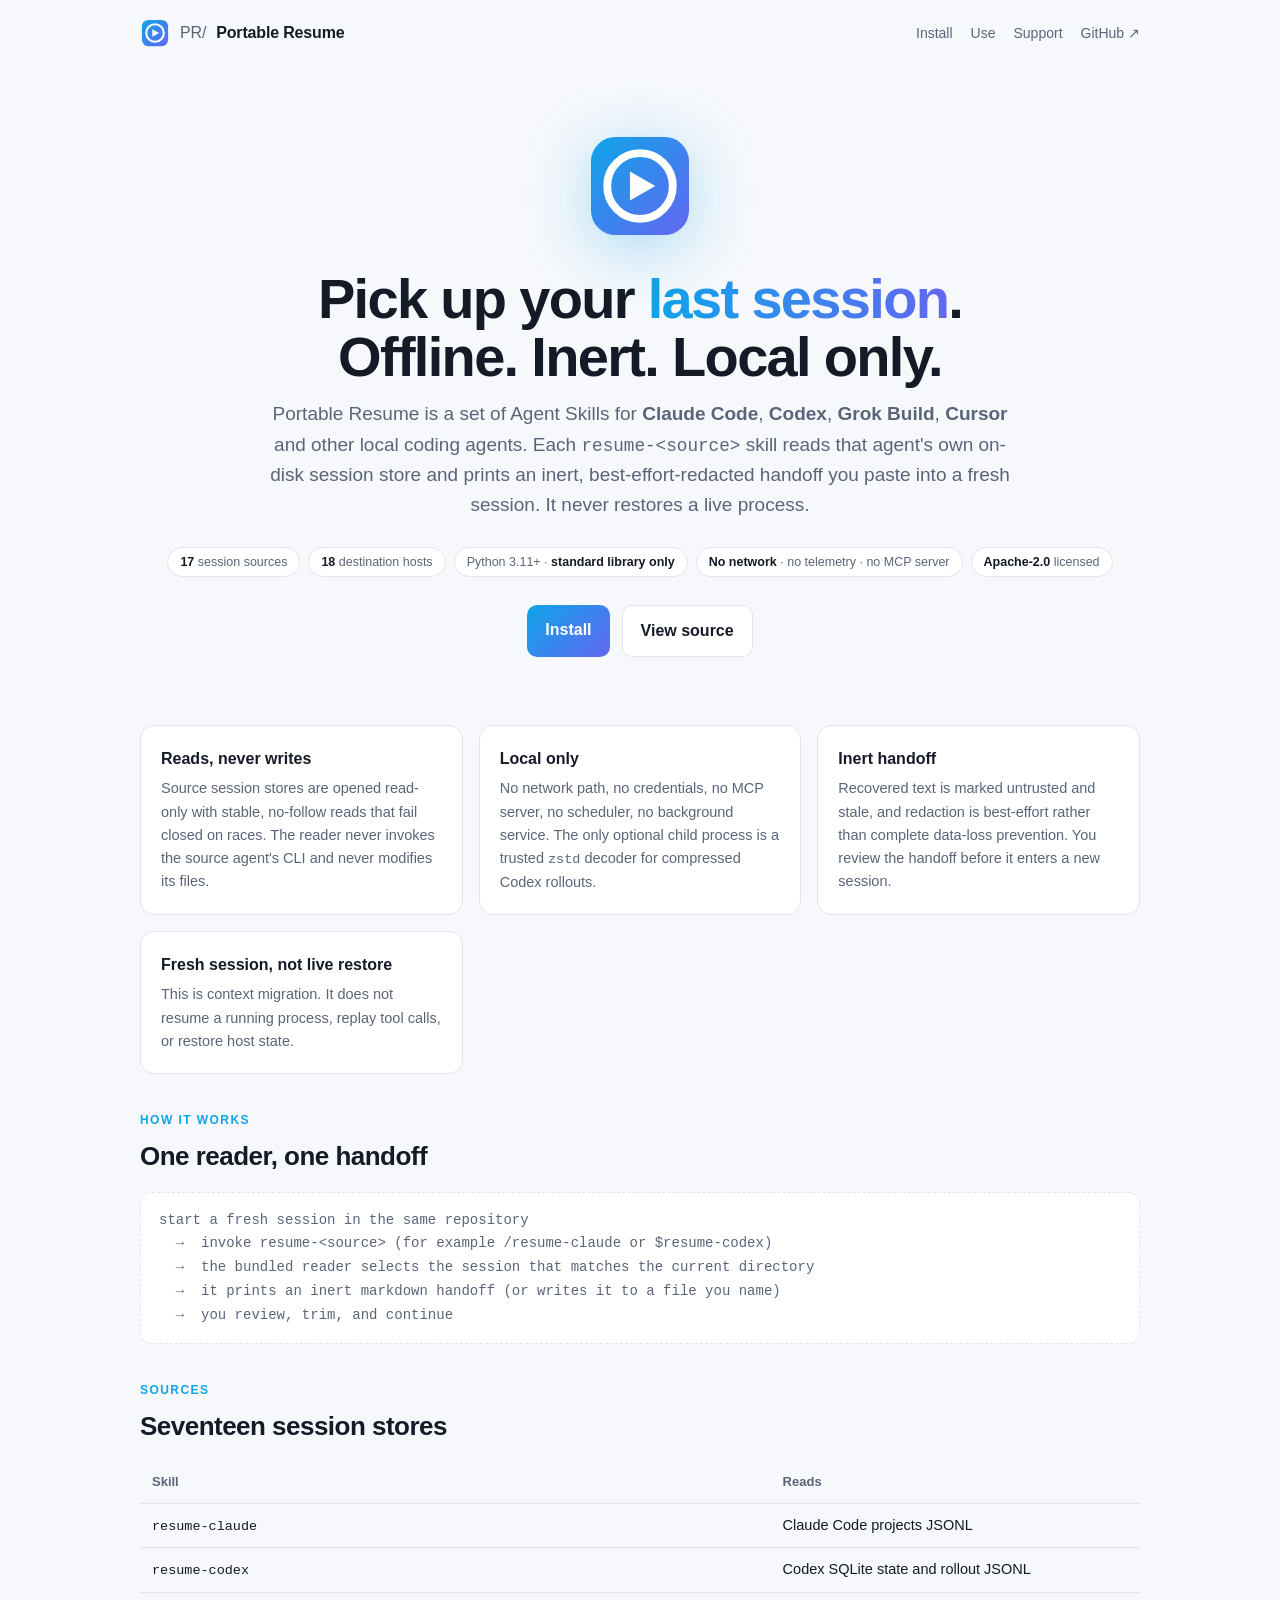
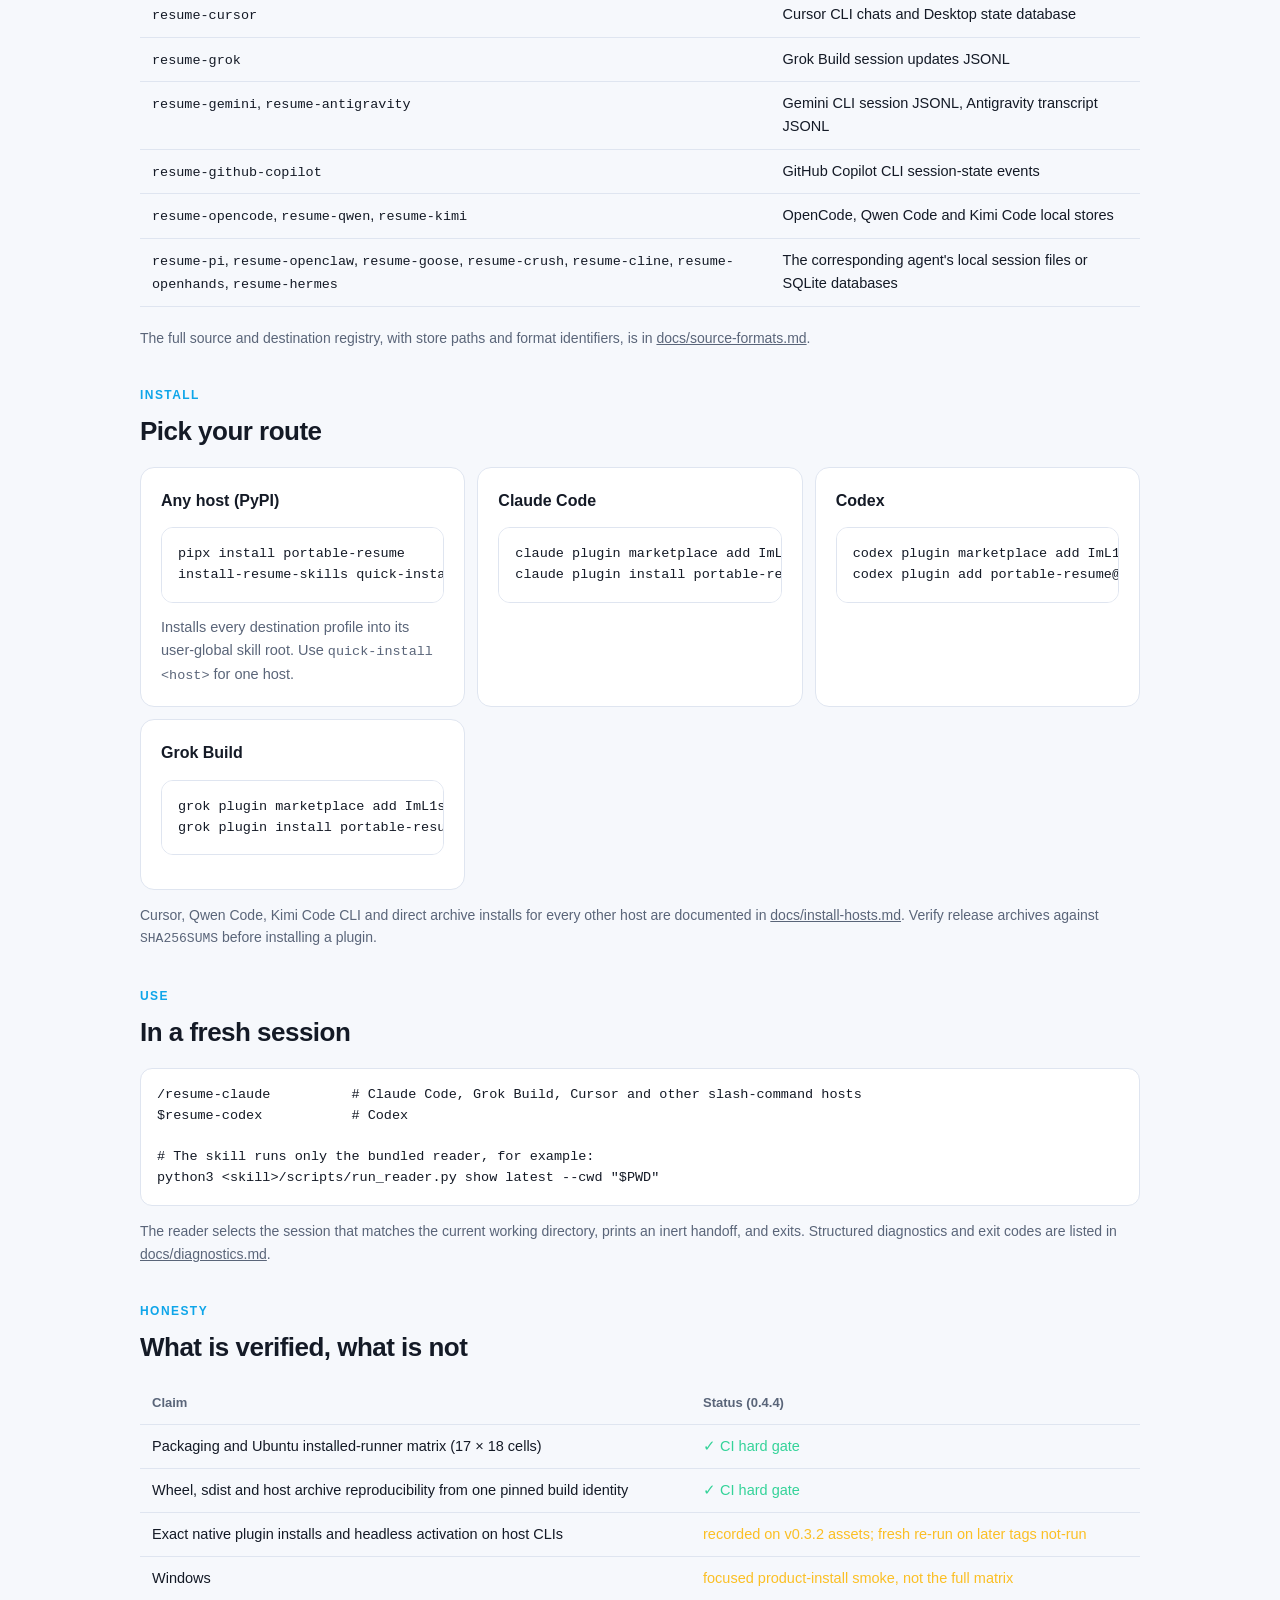
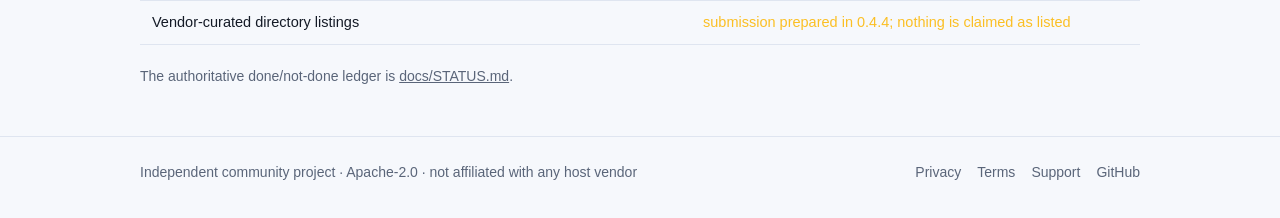
==== site/index.html @ b74e09a5 "feat(distribution): prepare 0.4.4 directory listings (Codex interface, Grok manifest, plugin-root bu" ====
<!doctype html>
<html lang="en">
<head>
<meta charset="utf-8">
<meta name="viewport" content="width=device-width, initial-scale=1">
<meta name="description" content="Portable Resume: offline, local-only Agent Skills that carry bounded context from your last coding-agent session into a fresh session. Inert handoff, never live restore.">
<meta name="theme-color" content="#0ea5e9">
<meta property="og:title" content="Portable Resume — resume past coding-agent sessions">
<meta property="og:description" content="Offline, local-only context migration across coding agents. Inert handoff, never live restore.">
<meta property="og:image" content="https://iml1s.github.io/resume-skills/assets/logo-512.png">
<link rel="icon" href="assets/logo.svg" type="image/svg+xml">
<link rel="stylesheet" href="assets/site.css">
<title>Portable Resume — resume past coding-agent sessions</title>
</head>
<body>
<header class="wrap site-head">
  <a class="brand" href="./"><img src="assets/logo.svg" alt=""><span>PR/</span> Portable Resume</a>
  <nav aria-label="Primary"><a href="#install">Install</a><a href="#use">Use</a><a href="support/">Support</a><a href="https://github.com/ImL1s/resume-skills">GitHub ↗</a></nav>
</header>

<main>
  <section class="hero wrap">
    <img src="assets/logo.svg" alt="Portable Resume logo">
    <h1>Pick up your <em>last session</em>.<br>Offline. Inert. Local only.</h1>
    <p class="lead">Portable Resume is a set of Agent Skills for <b>Claude Code</b>, <b>Codex</b>, <b>Grok Build</b>, <b>Cursor</b> and other local coding agents. Each <code>resume-&lt;source&gt;</code> skill reads that agent's own on-disk session store and prints an inert, best-effort-redacted handoff you paste into a fresh session. It never restores a live process.</p>
    <div class="badges">
      <span class="badge"><b>17</b> session sources</span>
      <span class="badge"><b>18</b> destination hosts</span>
      <span class="badge">Python 3.11+ · <b>standard library only</b></span>
      <span class="badge"><b>No network</b> · no telemetry · no MCP server</span>
      <span class="badge"><b>Apache-2.0</b> licensed</span>
    </div>
    <div class="cta">
      <a class="btn primary" href="#install">Install</a>
      <a class="btn" href="https://github.com/ImL1s/resume-skills">View source</a>
    </div>
  </section>

  <section class="wrap">
    <div class="grid">
      <div class="card"><h3>Reads, never writes</h3><p>Source session stores are opened read-only with stable, no-follow reads that fail closed on races. The reader never invokes the source agent's CLI and never modifies its files.</p></div>
      <div class="card"><h3>Local only</h3><p>No network path, no credentials, no MCP server, no scheduler, no background service. The only optional child process is a trusted <code>zstd</code> decoder for compressed Codex rollouts.</p></div>
      <div class="card"><h3>Inert handoff</h3><p>Recovered text is marked untrusted and stale, and redaction is best-effort rather than complete data-loss prevention. You review the handoff before it enters a new session.</p></div>
      <div class="card"><h3>Fresh session, not live restore</h3><p>This is context migration. It does not resume a running process, replay tool calls, or restore host state.</p></div>
    </div>

    <div class="eyebrow">How it works</div>
    <h2>One reader, one handoff</h2>
    <div class="flow">start a fresh session in the same repository
  →  invoke resume-&lt;source&gt; (for example /resume-claude or $resume-codex)
  →  the bundled reader selects the session that matches the current directory
  →  it prints an inert markdown handoff (or writes it to a file you name)
  →  you review, trim, and continue</div>

    <div class="eyebrow">Sources</div>
    <h2>Seventeen session stores</h2>
    <table>
      <thead><tr><th>Skill</th><th>Reads</th></tr></thead>
      <tbody>
        <tr><td><code>resume-claude</code></td><td>Claude Code projects JSONL</td></tr>
        <tr><td><code>resume-codex</code></td><td>Codex SQLite state and rollout JSONL</td></tr>
        <tr><td><code>resume-cursor</code></td><td>Cursor CLI chats and Desktop state database</td></tr>
        <tr><td><code>resume-grok</code></td><td>Grok Build session updates JSONL</td></tr>
        <tr><td><code>resume-gemini</code>, <code>resume-antigravity</code></td><td>Gemini CLI session JSONL, Antigravity transcript JSONL</td></tr>
        <tr><td><code>resume-github-copilot</code></td><td>GitHub Copilot CLI session-state events</td></tr>
        <tr><td><code>resume-opencode</code>, <code>resume-qwen</code>, <code>resume-kimi</code></td><td>OpenCode, Qwen Code and Kimi Code local stores</td></tr>
        <tr><td><code>resume-pi</code>, <code>resume-openclaw</code>, <code>resume-goose</code>, <code>resume-crush</code>, <code>resume-cline</code>, <code>resume-openhands</code>, <code>resume-hermes</code></td><td>The corresponding agent's local session files or SQLite databases</td></tr>
      </tbody>
    </table>
    <p class="note">The full source and destination registry, with store paths and format identifiers, is in <a href="https://github.com/ImL1s/resume-skills/blob/main/docs/source-formats.md">docs/source-formats.md</a>.</p>

    <div class="eyebrow" id="install">Install</div>
    <h2>Pick your route</h2>
    <div class="tabs">
      <div class="card"><h3>Any host (PyPI)</h3>
<pre>pipx install portable-resume
install-resume-skills quick-install all</pre>
<p>Installs every destination profile into its user-global skill root. Use <code>quick-install &lt;host&gt;</code> for one host.</p></div>
      <div class="card"><h3>Claude Code</h3>
<pre>claude plugin marketplace add ImL1s/portable-resume-marketplace
claude plugin install portable-resume@portable-resume --scope user</pre></div>
      <div class="card"><h3>Codex</h3>
<pre>codex plugin marketplace add ImL1s/portable-resume-marketplace
codex plugin add portable-resume@portable-resume</pre></div>
      <div class="card"><h3>Grok Build</h3>
<pre>grok plugin marketplace add ImL1s/portable-resume-marketplace
grok plugin install portable-resume@portable-resume-marketplace --trust</pre></div>
    </div>
    <p class="note">Cursor, Qwen Code, Kimi Code CLI and direct archive installs for every other host are documented in <a href="https://github.com/ImL1s/resume-skills/blob/main/docs/install-hosts.md">docs/install-hosts.md</a>. Verify release archives against <code>SHA256SUMS</code> before installing a plugin.</p>

    <div class="eyebrow" id="use">Use</div>
    <h2>In a fresh session</h2>
<pre>/resume-claude          # Claude Code, Grok Build, Cursor and other slash-command hosts
$resume-codex           # Codex

# The skill runs only the bundled reader, for example:
python3 &lt;skill&gt;/scripts/run_reader.py show latest --cwd "$PWD"</pre>
    <p class="note">The reader selects the session that matches the current working directory, prints an inert handoff, and exits. Structured diagnostics and exit codes are listed in <a href="https://github.com/ImL1s/resume-skills/blob/main/docs/diagnostics.md">docs/diagnostics.md</a>.</p>

    <div class="eyebrow">Honesty</div>
    <h2>What is verified, what is not</h2>
    <table>
      <thead><tr><th>Claim</th><th>Status (0.4.4)</th></tr></thead>
      <tbody>
        <tr><td>Packaging and Ubuntu installed-runner matrix (17 × 18 cells)</td><td class="ok">✓ CI hard gate</td></tr>
        <tr><td>Wheel, sdist and host archive reproducibility from one pinned build identity</td><td class="ok">✓ CI hard gate</td></tr>
        <tr><td>Exact native plugin installs and headless activation on host CLIs</td><td class="warn">recorded on v0.3.2 assets; fresh re-run on later tags not-run</td></tr>
        <tr><td>Windows</td><td class="warn">focused product-install smoke, not the full matrix</td></tr>
        <tr><td>Vendor-curated directory listings</td><td class="warn">submission prepared in 0.4.4; nothing is claimed as listed</td></tr>
      </tbody>
    </table>
    <p class="note">The authoritative done/not-done ledger is <a href="https://github.com/ImL1s/resume-skills/blob/main/docs/STATUS.md">docs/STATUS.md</a>.</p>
  </section>
</main>

<footer><div class="wrap footer-grid">
  <div>Independent community project · Apache-2.0 · not affiliated with any host vendor</div>
  <div class="footer-links"><a href="privacy/">Privacy</a><a href="terms/">Terms</a><a href="support/">Support</a><a href="https://github.com/ImL1s/resume-skills">GitHub</a></div>
</div></footer>
</body>
</html>
---- site/assets/site.css ----
:root {
  --bg: #0b0f16;
  --bg-2: #111722;
  --card: #151c29;
  --line: #24304a;
  --text: #e8ecf3;
  --muted: #9aa6bd;
  --brand: #0ea5e9;
  --brand-2: #6366f1;
  --ok: #34d399;
  --warn: #fbbf24;
  --mono: ui-monospace, SFMono-Regular, Menlo, Consolas, monospace;
  --sans: -apple-system, BlinkMacSystemFont, "Segoe UI", Inter, Roboto, "Noto Sans TC", "PingFang TC", sans-serif;
}
@media (prefers-color-scheme: light) {
  :root { --bg:#f6f8fc; --bg-2:#ffffff; --card:#ffffff; --line:#dfe5f0; --text:#141a26; --muted:#5a6579; }
}
* { box-sizing: border-box; }
html { scroll-behavior: smooth; }
body { margin: 0; background: var(--bg); color: var(--text); font: 16px/1.6 var(--sans); }
a { color: inherit; }
.wrap { max-width: 1040px; margin: 0 auto; padding: 0 20px; }
.site-head { display: flex; align-items: center; justify-content: space-between; gap: 16px; padding: 18px 20px; }
.brand { display: inline-flex; align-items: center; gap: 10px; font-weight: 700; text-decoration: none; letter-spacing: -.01em; }
.brand img { width: 30px; height: 30px; }
.brand span { color: var(--muted); font-weight: 500; }
nav a { text-decoration: none; color: var(--muted); margin-left: 18px; font-size: 14px; }
nav a:hover { color: var(--text); }
.hero { padding: 64px 20px 32px; text-align: center; }
.hero img { width: 112px; height: 112px; filter: drop-shadow(0 12px 32px rgba(14,165,233,.35)); }
.hero h1 { font-size: clamp(34px, 5vw, 56px); line-height: 1.05; margin: 20px 0 12px; letter-spacing: -.03em; }
.hero h1 em { font-style: normal; background: linear-gradient(90deg, var(--brand), var(--brand-2)); -webkit-background-clip: text; background-clip: text; color: transparent; }
.hero p.lead { font-size: 19px; color: var(--muted); max-width: 760px; margin: 0 auto 26px; }
.badges { display: flex; flex-wrap: wrap; gap: 8px; justify-content: center; margin-bottom: 28px; }
.badge { font: 500 12.5px/1 var(--sans); padding: 8px 12px; border: 1px solid var(--line); border-radius: 999px; background: var(--card); color: var(--muted); }
.badge b { color: var(--text); }
.cta { display: inline-flex; gap: 12px; flex-wrap: wrap; justify-content: center; }
.btn { text-decoration: none; padding: 12px 18px; border-radius: 10px; font-weight: 600; border: 1px solid var(--line); background: var(--card); }
.btn.primary { background: linear-gradient(135deg, var(--brand), var(--brand-2)); color: #fff; border: 0; }
.grid { display: grid; gap: 16px; grid-template-columns: repeat(auto-fit, minmax(240px, 1fr)); margin: 36px 0; }
.card { background: var(--card); border: 1px solid var(--line); border-radius: 14px; padding: 20px; }
.card h3 { margin: 0 0 6px; font-size: 16px; }
.card p { margin: 0; color: var(--muted); font-size: 14.5px; }
.eyebrow { font: 600 12px/1 var(--sans); letter-spacing: .12em; text-transform: uppercase; color: var(--brand); margin: 40px 0 10px; }
h2 { font-size: 26px; letter-spacing: -.02em; margin: 0 0 14px; }
table { width: 100%; border-collapse: collapse; font-size: 14.5px; margin: 8px 0 20px; }
th, td { text-align: left; padding: 10px 12px; border-bottom: 1px solid var(--line); vertical-align: top; }
th { color: var(--muted); font-weight: 600; font-size: 13px; }
pre { background: var(--bg-2); border: 1px solid var(--line); border-radius: 12px; padding: 16px; overflow-x: auto; font: 13.5px/1.55 var(--mono); }
code { font-family: var(--mono); font-size: .93em; }
.flow { font: 14px/1.7 var(--mono); color: var(--muted); background: var(--bg-2); border: 1px dashed var(--line); border-radius: 12px; padding: 16px 18px; white-space: pre; overflow-x: auto; }
.tabs { display: grid; gap: 12px; grid-template-columns: repeat(auto-fit, minmax(300px, 1fr)); }
.doc { padding: 24px 20px 60px; max-width: 800px; }
.doc h1 { font-size: 38px; letter-spacing: -.03em; margin: 8px 0 4px; }
.doc h2 { font-size: 20px; margin-top: 30px; }
.doc p, .doc li { color: var(--text); }
.updated { color: var(--muted); font-size: 14px; margin-bottom: 24px; }
.note { color: var(--muted); font-size: 14px; }
footer { border-top: 1px solid var(--line); margin-top: 48px; padding: 24px 0 40px; color: var(--muted); font-size: 14px; }
.footer-grid { display: flex; justify-content: space-between; gap: 16px; flex-wrap: wrap; }
.footer-links a { margin-left: 16px; text-decoration: none; }
.pill { display: inline-block; padding: 2px 8px; border-radius: 6px; font: 600 12px/1.6 var(--mono); background: rgba(14,165,233,.15); color: var(--brand); }
.ok { color: var(--ok); } .warn { color: var(--warn); }
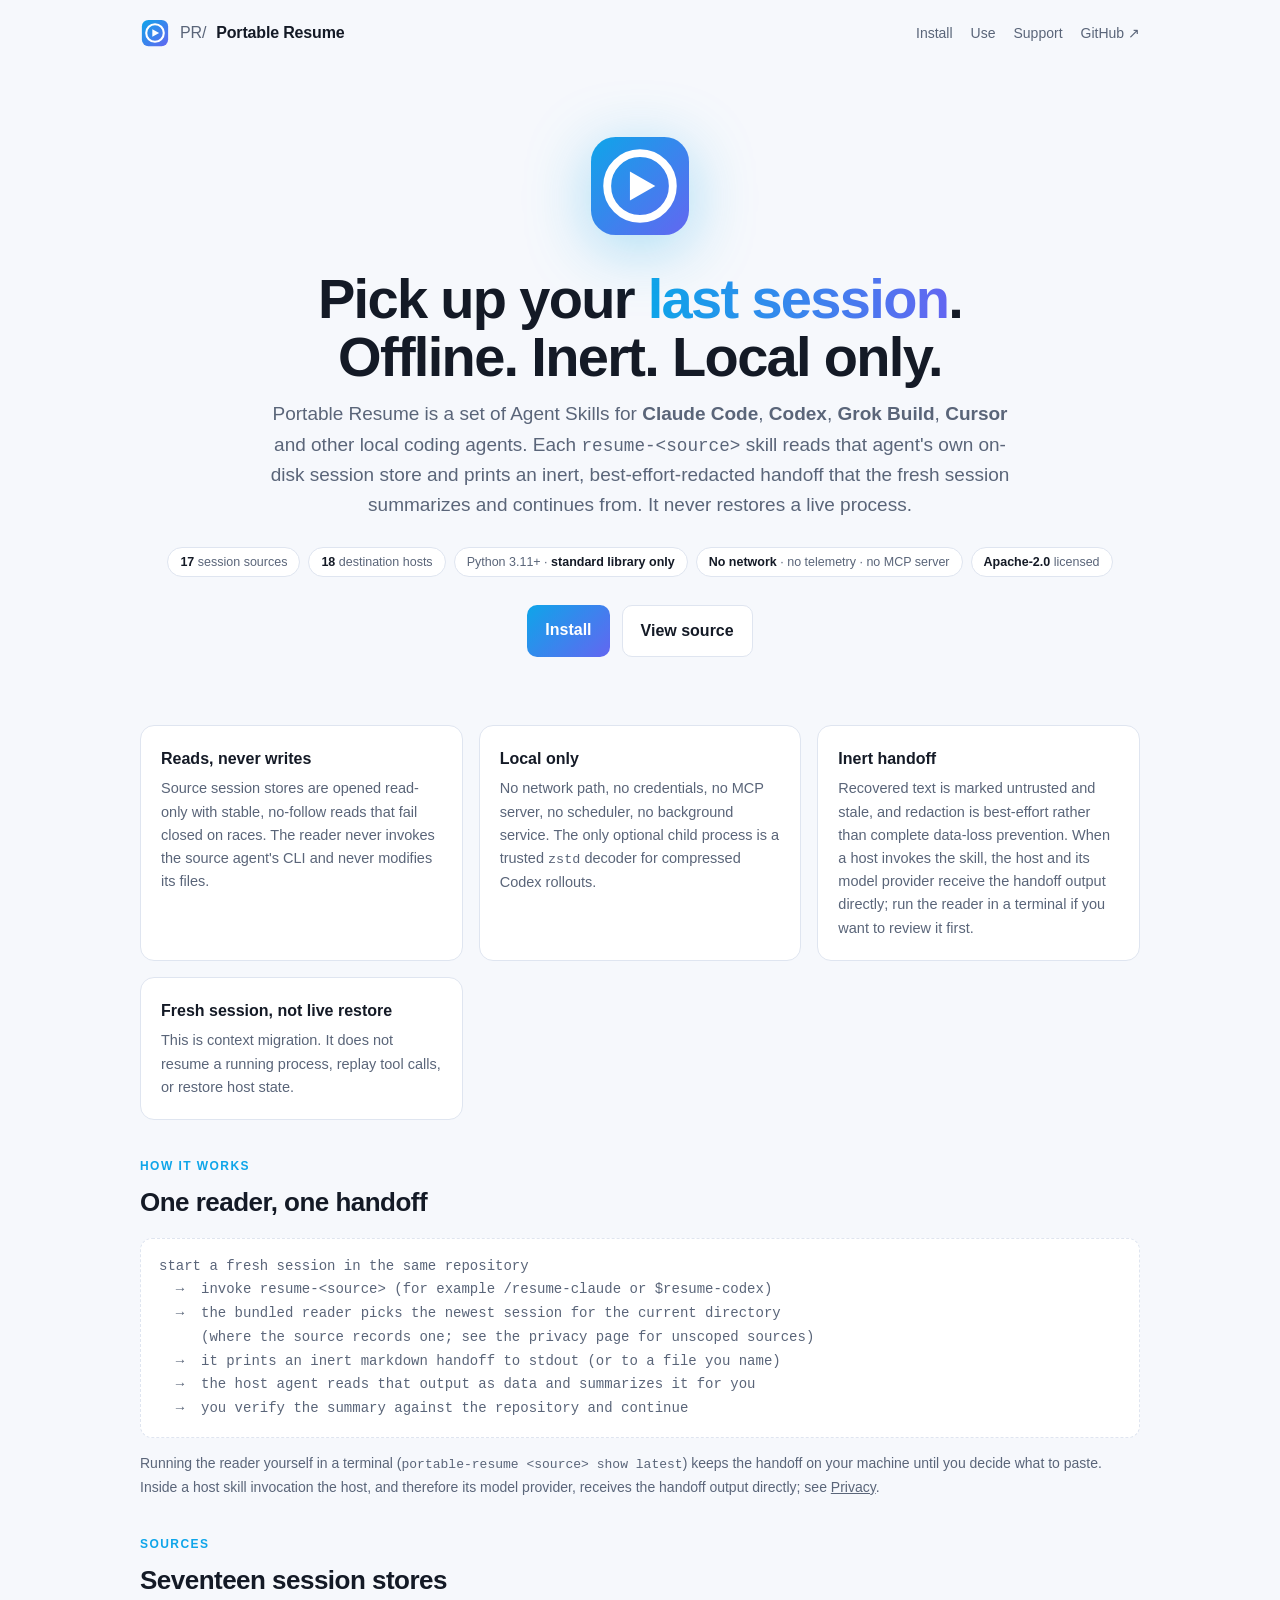
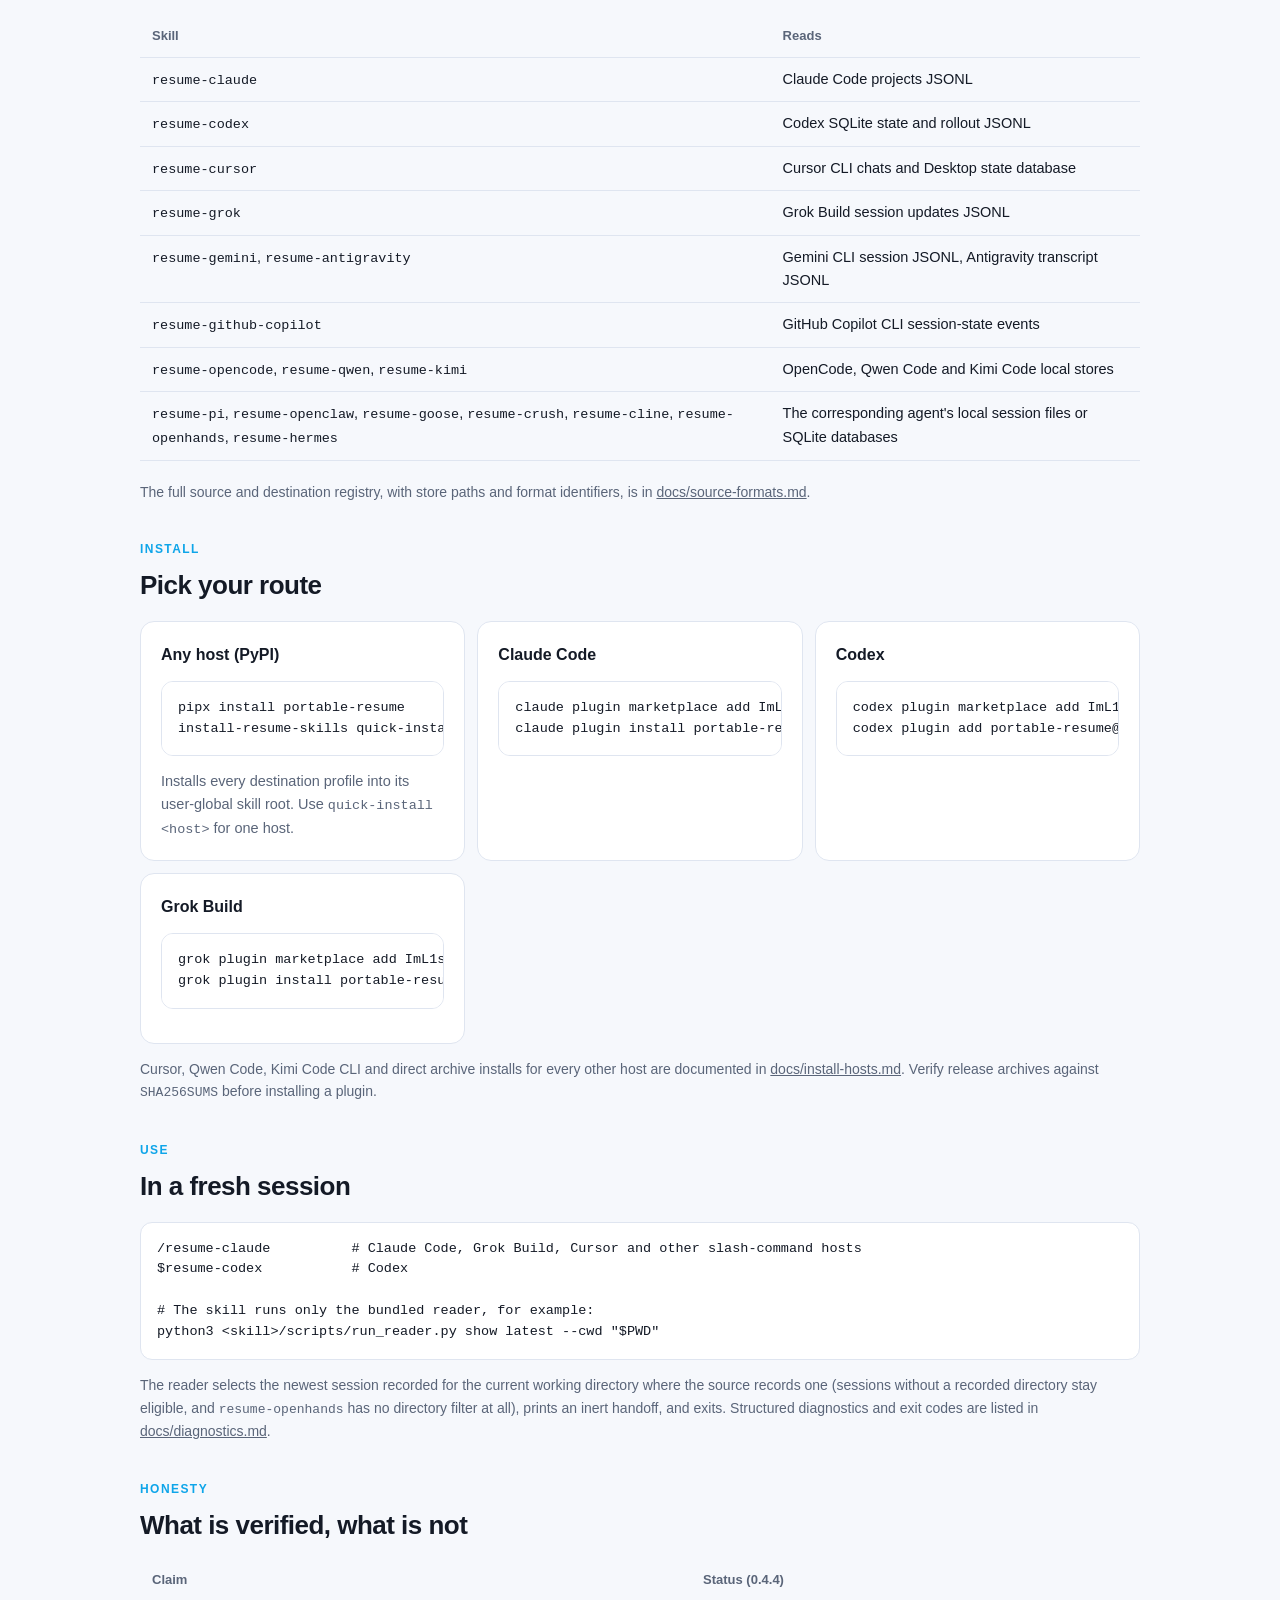
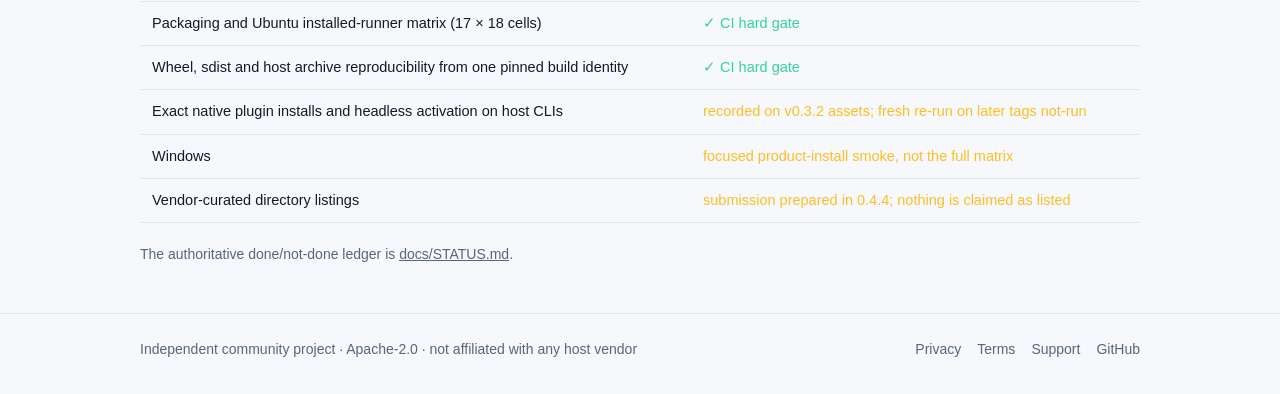
==== commit 27b9606b: "fix(site): correct handoff data-flow and workspace-filter claims; scan images in hygiene gates Revie" ====
--- a/site/index.html
+++ b/site/index.html
@@ -22,7 +22,7 @@
   <section class="hero wrap">
     <img src="assets/logo.svg" alt="Portable Resume logo">
     <h1>Pick up your <em>last session</em>.<br>Offline. Inert. Local only.</h1>
-    <p class="lead">Portable Resume is a set of Agent Skills for <b>Claude Code</b>, <b>Codex</b>, <b>Grok Build</b>, <b>Cursor</b> and other local coding agents. Each <code>resume-&lt;source&gt;</code> skill reads that agent's own on-disk session store and prints an inert, best-effort-redacted handoff you paste into a fresh session. It never restores a live process.</p>
+    <p class="lead">Portable Resume is a set of Agent Skills for <b>Claude Code</b>, <b>Codex</b>, <b>Grok Build</b>, <b>Cursor</b> and other local coding agents. Each <code>resume-&lt;source&gt;</code> skill reads that agent's own on-disk session store and prints an inert, best-effort-redacted handoff that the fresh session summarizes and continues from. It never restores a live process.</p>
     <div class="badges">
       <span class="badge"><b>17</b> session sources</span>
       <span class="badge"><b>18</b> destination hosts</span>
@@ -40,7 +40,7 @@
     <div class="grid">
       <div class="card"><h3>Reads, never writes</h3><p>Source session stores are opened read-only with stable, no-follow reads that fail closed on races. The reader never invokes the source agent's CLI and never modifies its files.</p></div>
       <div class="card"><h3>Local only</h3><p>No network path, no credentials, no MCP server, no scheduler, no background service. The only optional child process is a trusted <code>zstd</code> decoder for compressed Codex rollouts.</p></div>
-      <div class="card"><h3>Inert handoff</h3><p>Recovered text is marked untrusted and stale, and redaction is best-effort rather than complete data-loss prevention. You review the handoff before it enters a new session.</p></div>
+      <div class="card"><h3>Inert handoff</h3><p>Recovered text is marked untrusted and stale, and redaction is best-effort rather than complete data-loss prevention. When a host invokes the skill, the host and its model provider receive the handoff output directly; run the reader in a terminal if you want to review it first.</p></div>
       <div class="card"><h3>Fresh session, not live restore</h3><p>This is context migration. It does not resume a running process, replay tool calls, or restore host state.</p></div>
     </div>
 
@@ -48,9 +48,12 @@
     <h2>One reader, one handoff</h2>
     <div class="flow">start a fresh session in the same repository
   →  invoke resume-&lt;source&gt; (for example /resume-claude or $resume-codex)
-  →  the bundled reader selects the session that matches the current directory
-  →  it prints an inert markdown handoff (or writes it to a file you name)
-  →  you review, trim, and continue</div>
+  →  the bundled reader picks the newest session for the current directory
+     (where the source records one; see the privacy page for unscoped sources)
+  →  it prints an inert markdown handoff to stdout (or to a file you name)
+  →  the host agent reads that output as data and summarizes it for you
+  →  you verify the summary against the repository and continue</div>
+    <p class="note">Running the reader yourself in a terminal (<code>portable-resume &lt;source&gt; show latest</code>) keeps the handoff on your machine until you decide what to paste. Inside a host skill invocation the host, and therefore its model provider, receives the handoff output directly; see <a href="privacy/">Privacy</a>.</p>
 
     <div class="eyebrow">Sources</div>
     <h2>Seventeen session stores</h2>
@@ -95,7 +98,7 @@
 
 # The skill runs only the bundled reader, for example:
 python3 &lt;skill&gt;/scripts/run_reader.py show latest --cwd "$PWD"</pre>
-    <p class="note">The reader selects the session that matches the current working directory, prints an inert handoff, and exits. Structured diagnostics and exit codes are listed in <a href="https://github.com/ImL1s/resume-skills/blob/main/docs/diagnostics.md">docs/diagnostics.md</a>.</p>
+    <p class="note">The reader selects the newest session recorded for the current working directory where the source records one (sessions without a recorded directory stay eligible, and <code>resume-openhands</code> has no directory filter at all), prints an inert handoff, and exits. Structured diagnostics and exit codes are listed in <a href="https://github.com/ImL1s/resume-skills/blob/main/docs/diagnostics.md">docs/diagnostics.md</a>.</p>
 
     <div class="eyebrow">Honesty</div>
     <h2>What is verified, what is not</h2>
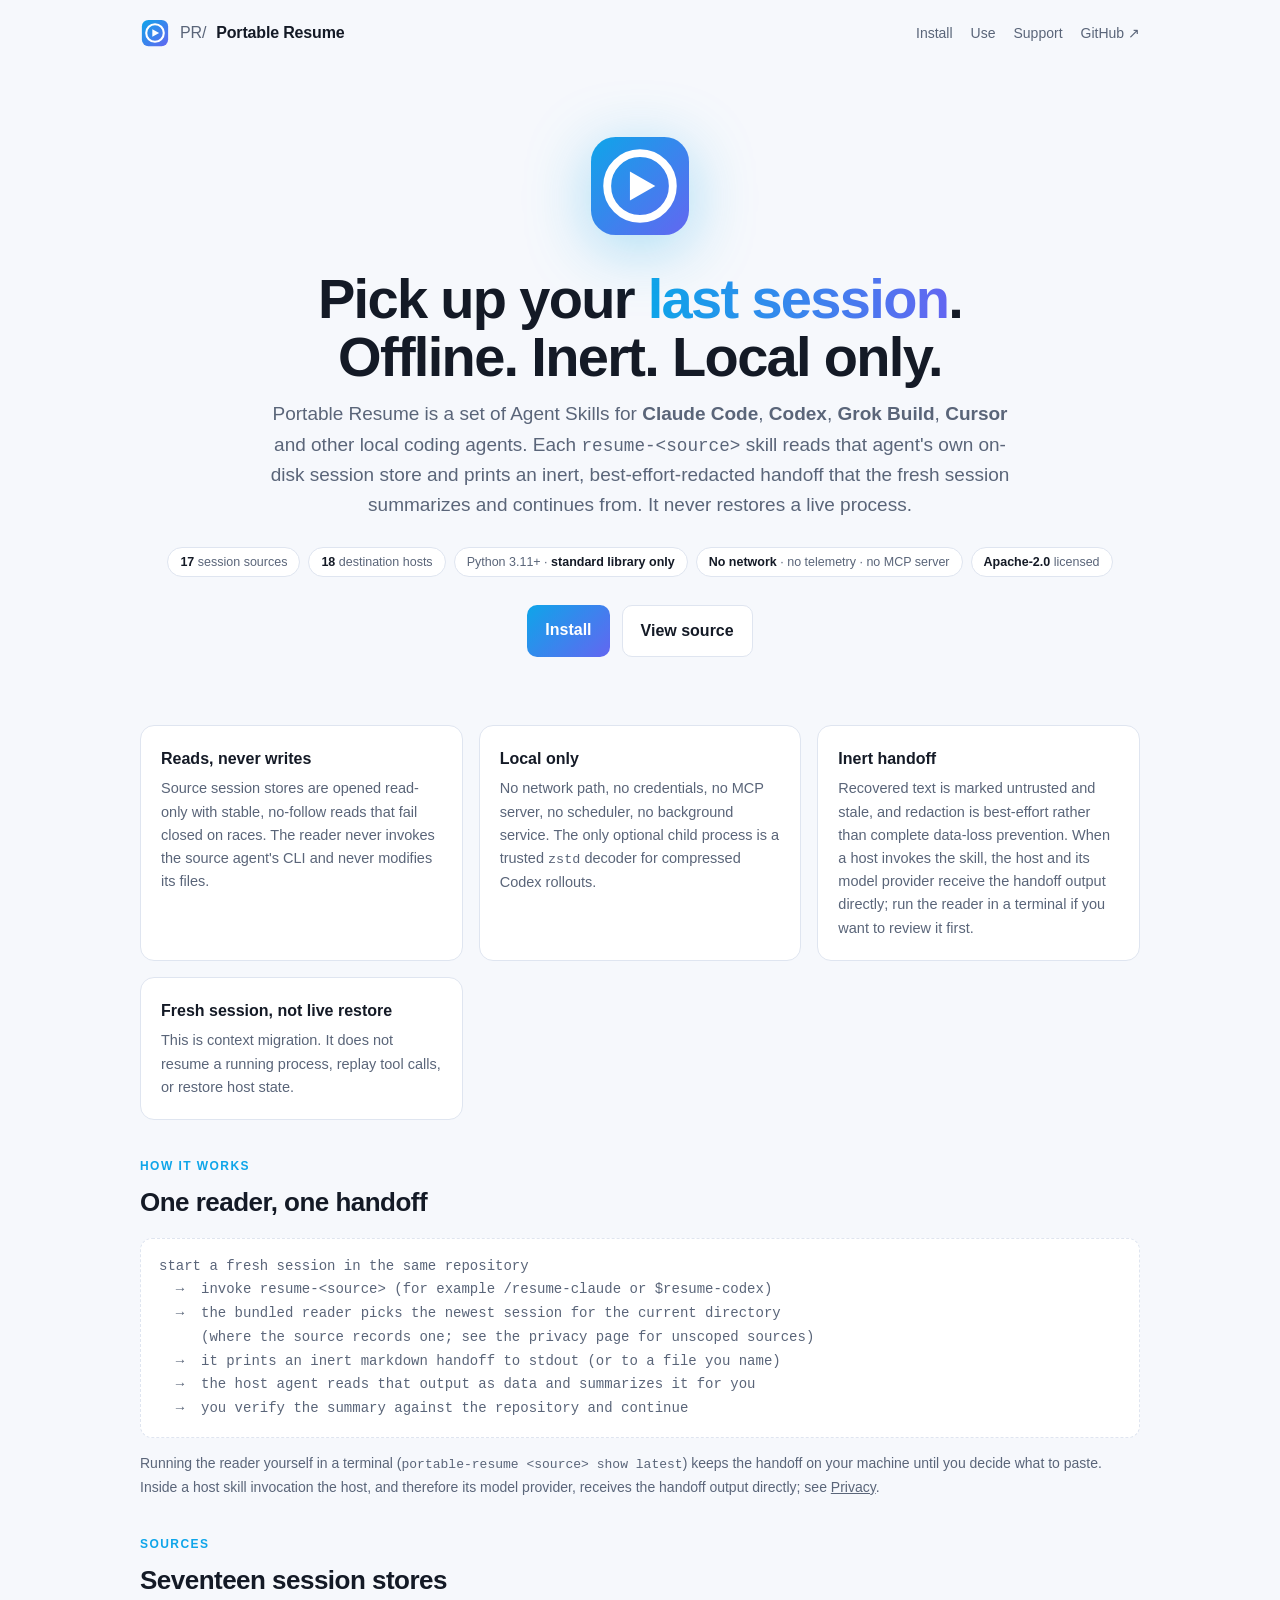
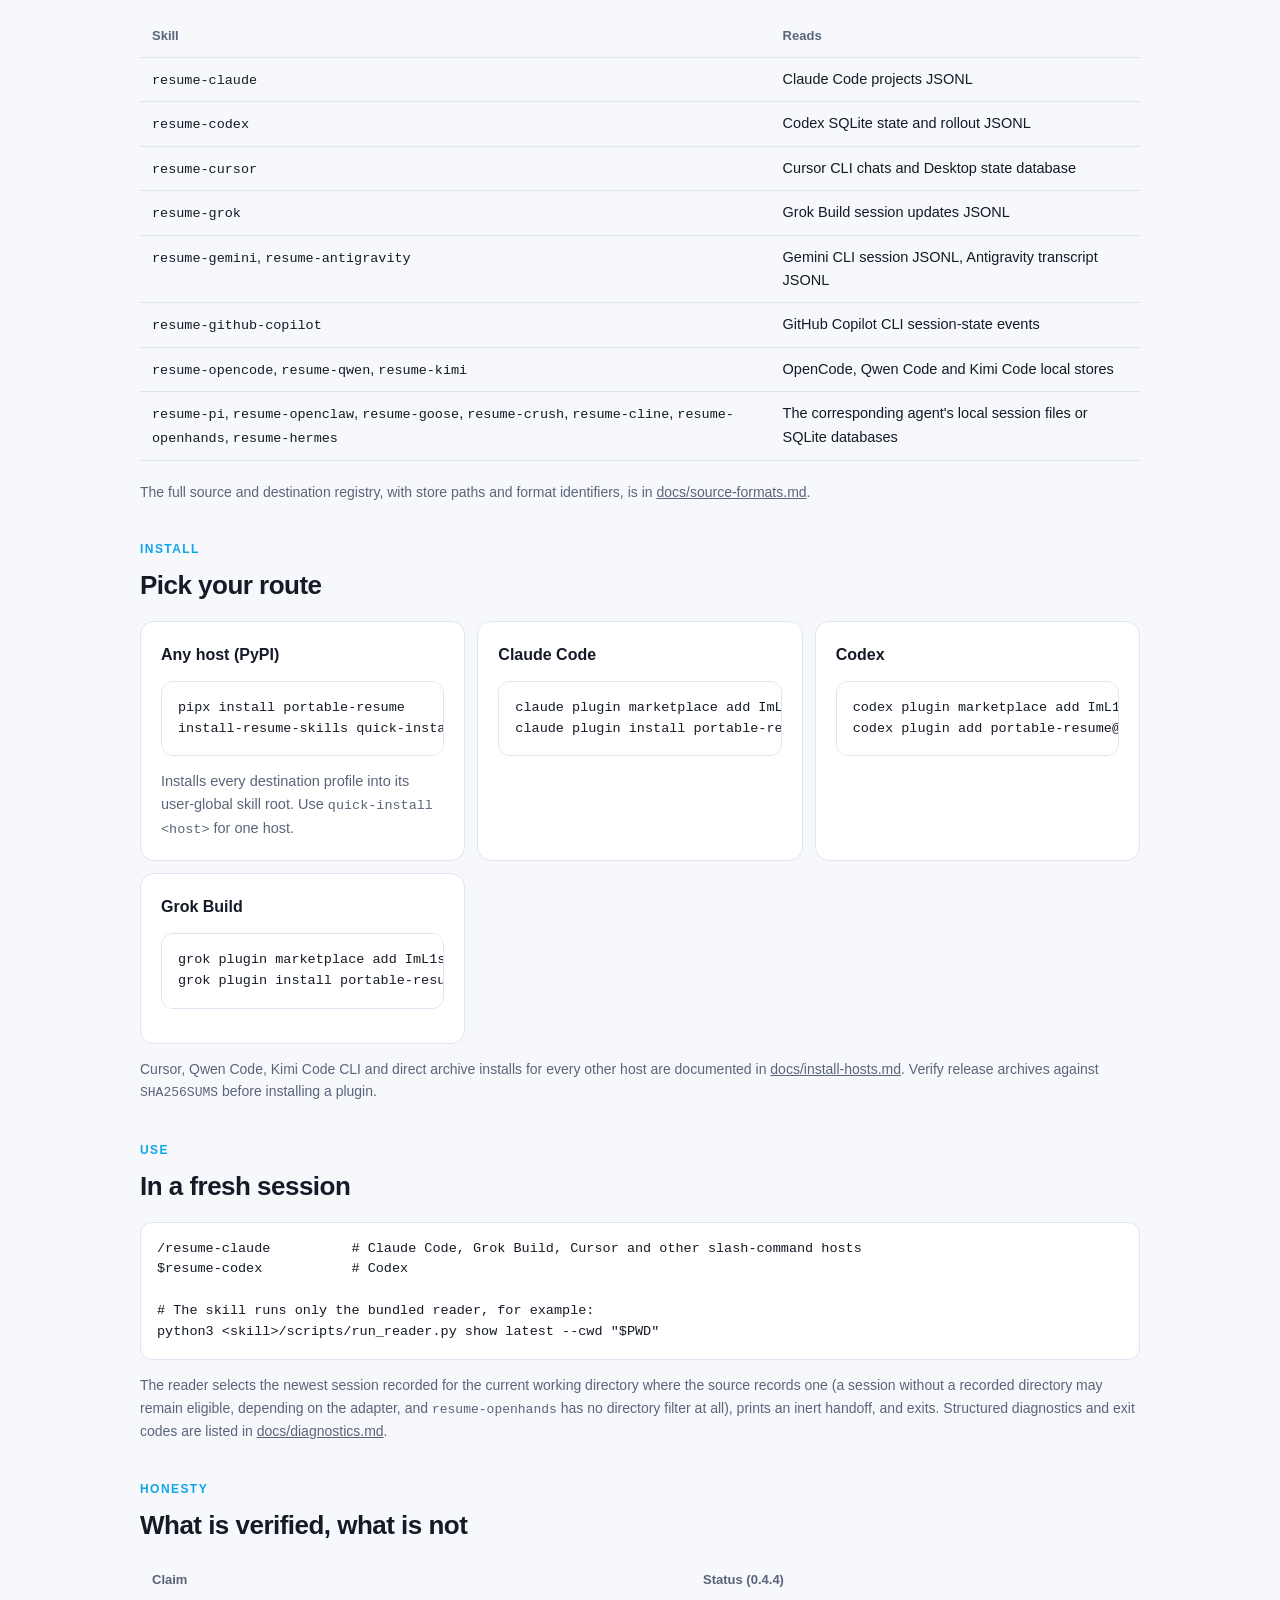
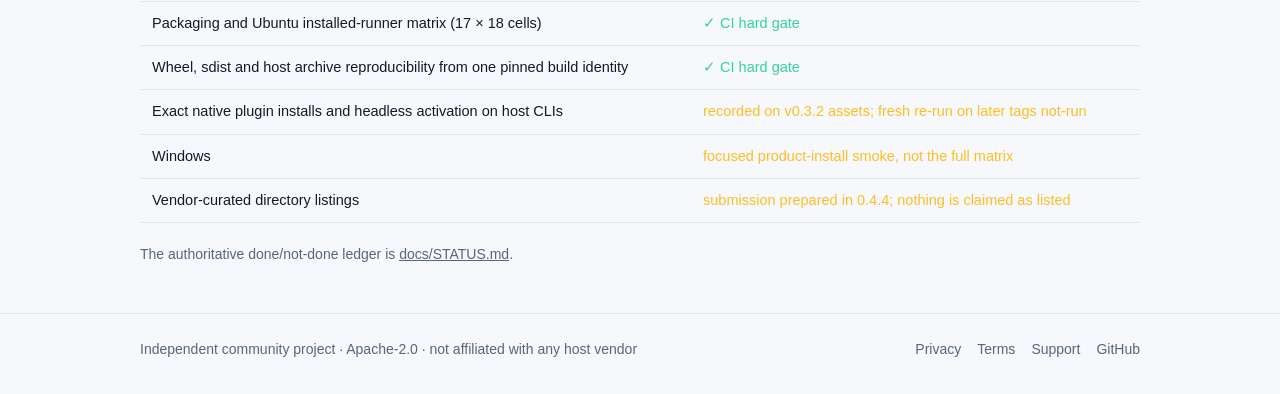
==== commit da4292f0: "fix(distribution): structural PNG validation, website logo in the asset renderer, adapter-dependent " ====
--- a/site/index.html
+++ b/site/index.html
@@ -87,7 +87,7 @@
 codex plugin add portable-resume@portable-resume</pre></div>
       <div class="card"><h3>Grok Build</h3>
 <pre>grok plugin marketplace add ImL1s/portable-resume-marketplace
-grok plugin install portable-resume@portable-resume-marketplace --trust</pre></div>
+grok plugin install portable-resume --trust</pre></div>
     </div>
     <p class="note">Cursor, Qwen Code, Kimi Code CLI and direct archive installs for every other host are documented in <a href="https://github.com/ImL1s/resume-skills/blob/main/docs/install-hosts.md">docs/install-hosts.md</a>. Verify release archives against <code>SHA256SUMS</code> before installing a plugin.</p>
 
@@ -98,7 +98,7 @@
 
 # The skill runs only the bundled reader, for example:
 python3 &lt;skill&gt;/scripts/run_reader.py show latest --cwd "$PWD"</pre>
-    <p class="note">The reader selects the newest session recorded for the current working directory where the source records one (sessions without a recorded directory stay eligible, and <code>resume-openhands</code> has no directory filter at all), prints an inert handoff, and exits. Structured diagnostics and exit codes are listed in <a href="https://github.com/ImL1s/resume-skills/blob/main/docs/diagnostics.md">docs/diagnostics.md</a>.</p>
+    <p class="note">The reader selects the newest session recorded for the current working directory where the source records one (a session without a recorded directory may remain eligible, depending on the adapter, and <code>resume-openhands</code> has no directory filter at all), prints an inert handoff, and exits. Structured diagnostics and exit codes are listed in <a href="https://github.com/ImL1s/resume-skills/blob/main/docs/diagnostics.md">docs/diagnostics.md</a>.</p>
 
     <div class="eyebrow">Honesty</div>
     <h2>What is verified, what is not</h2>
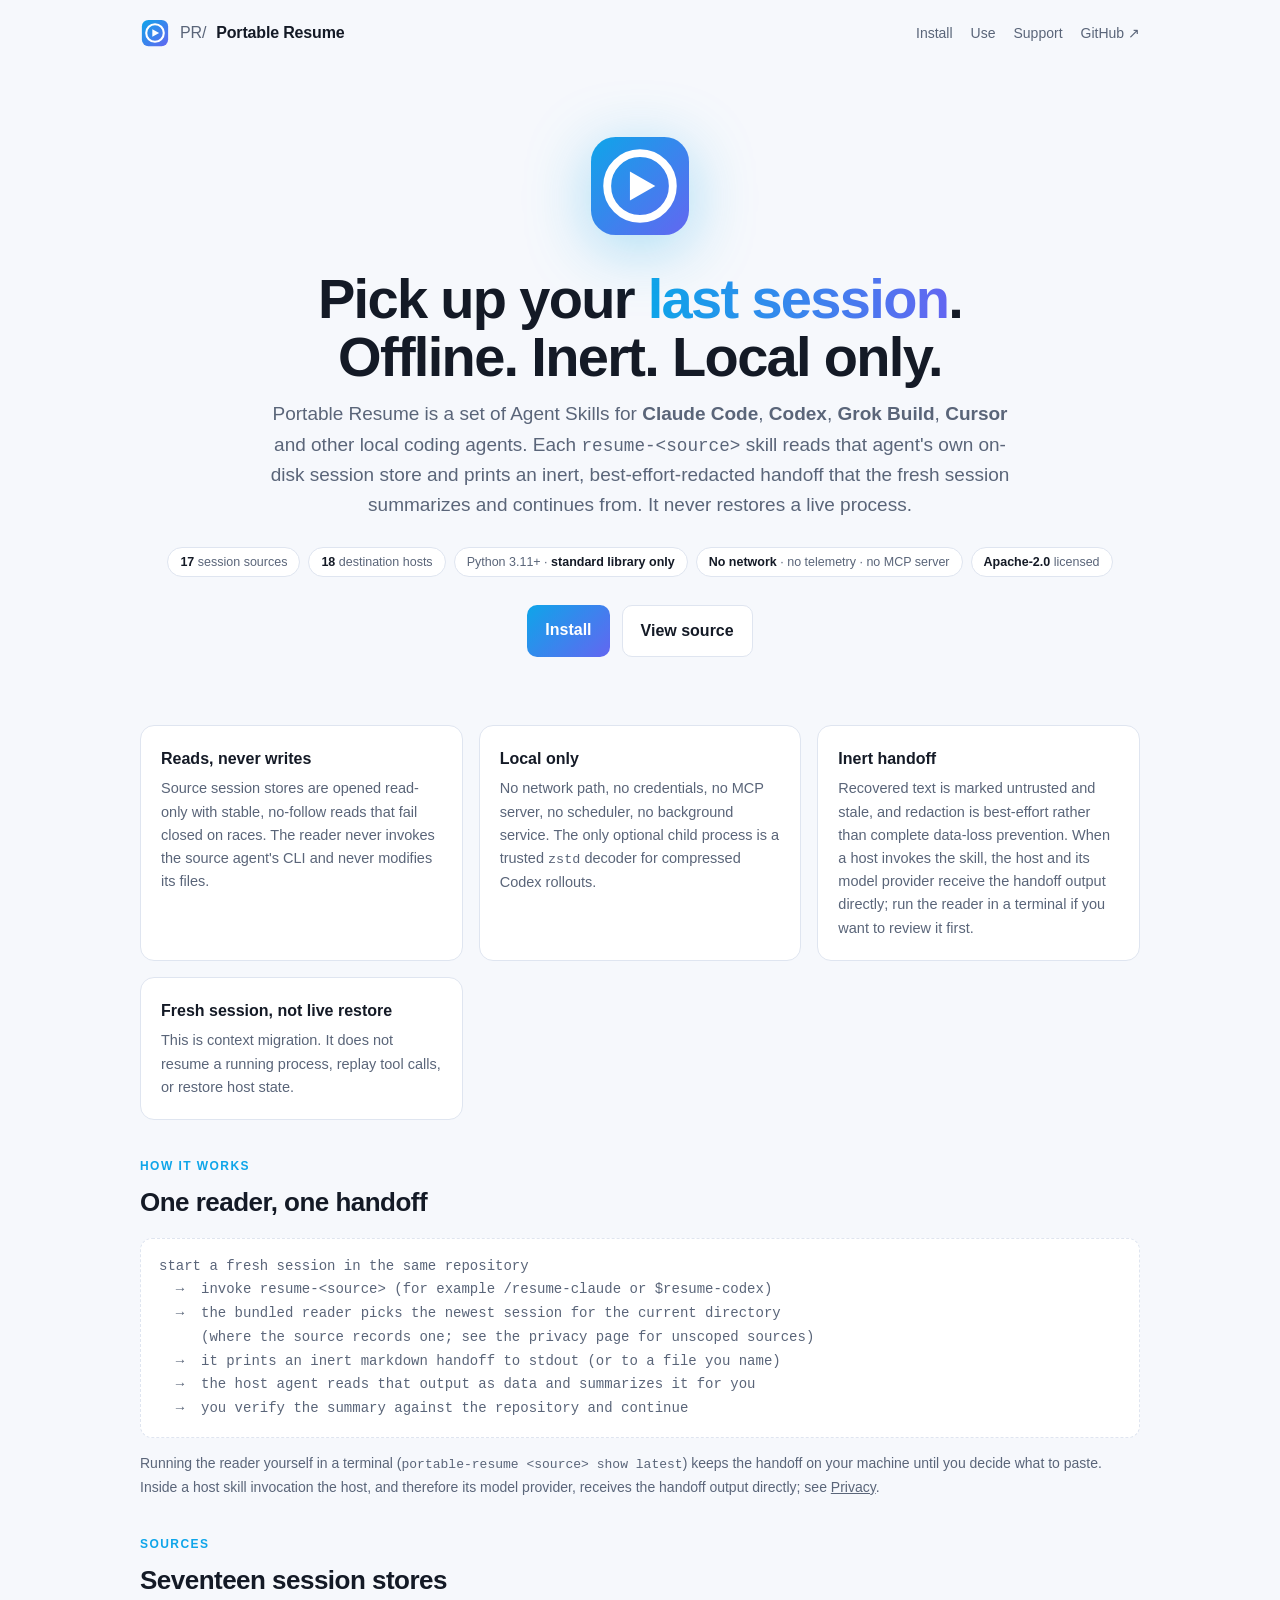
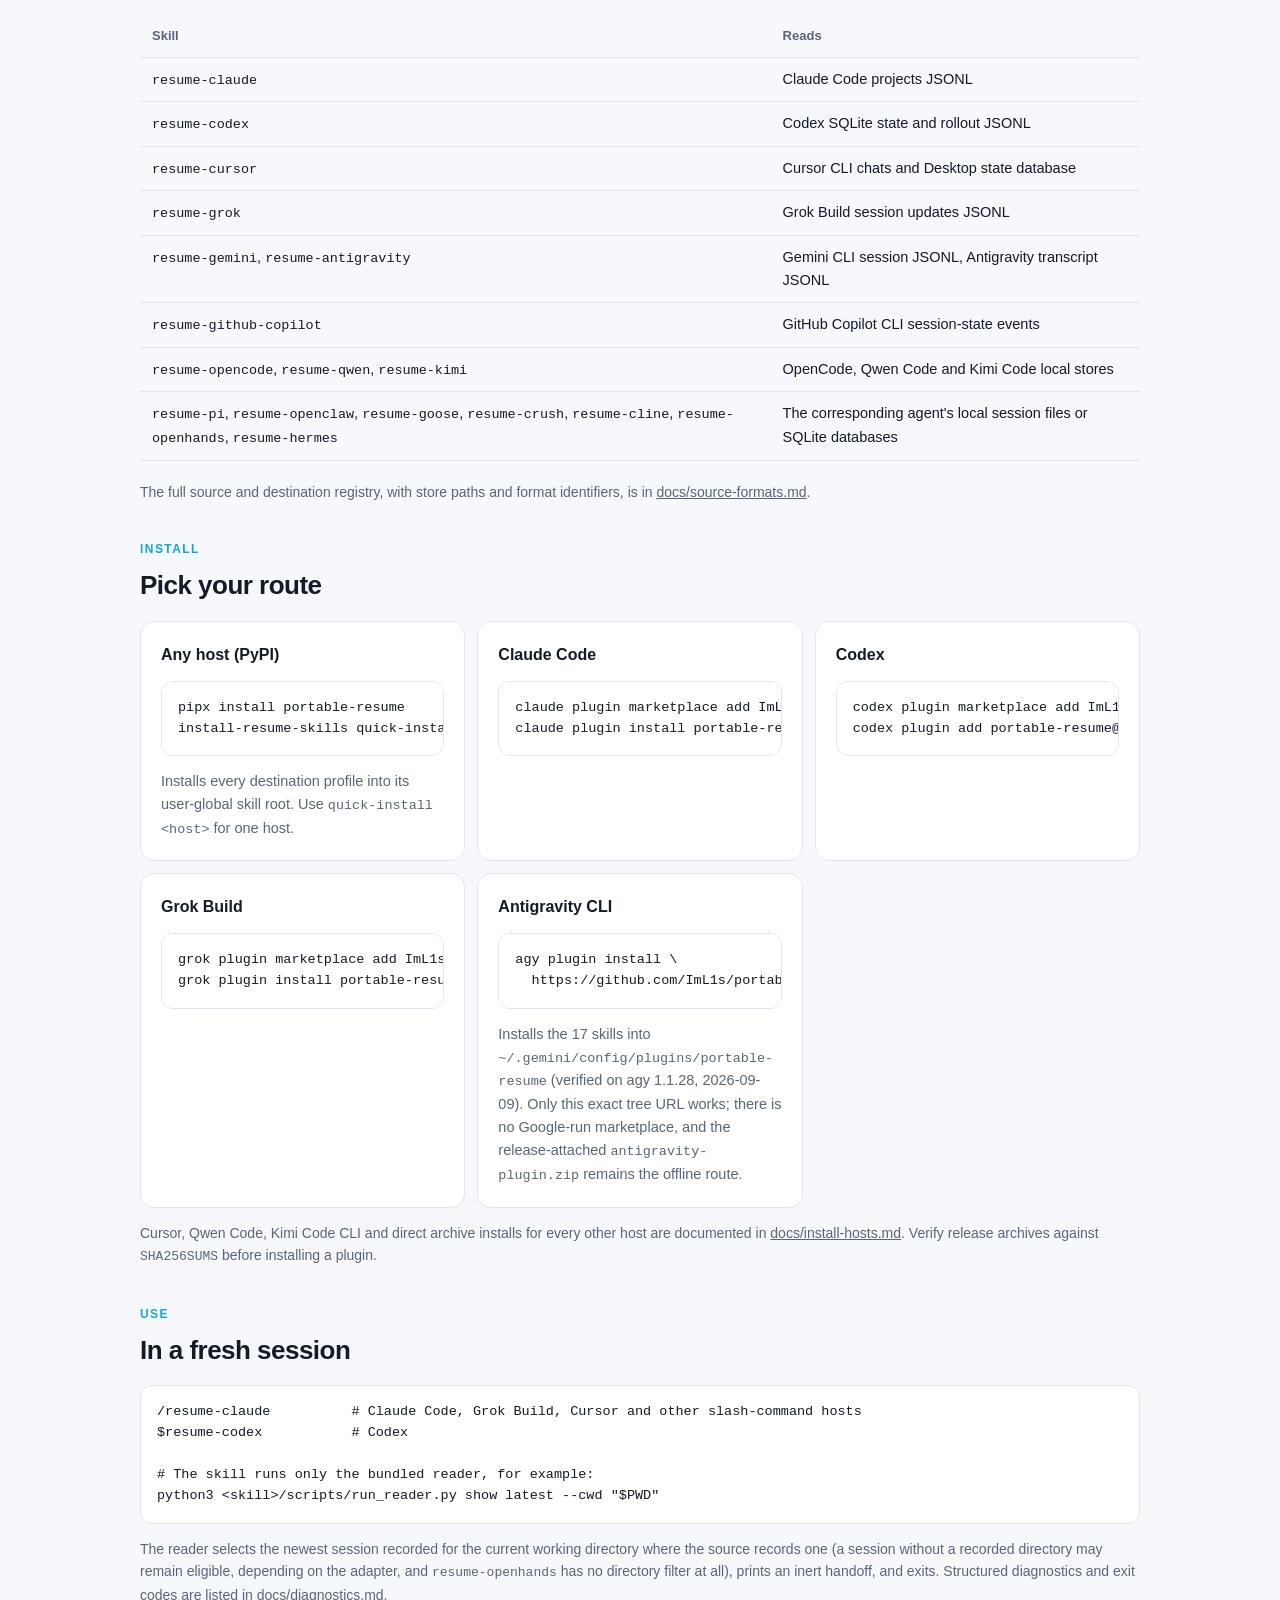
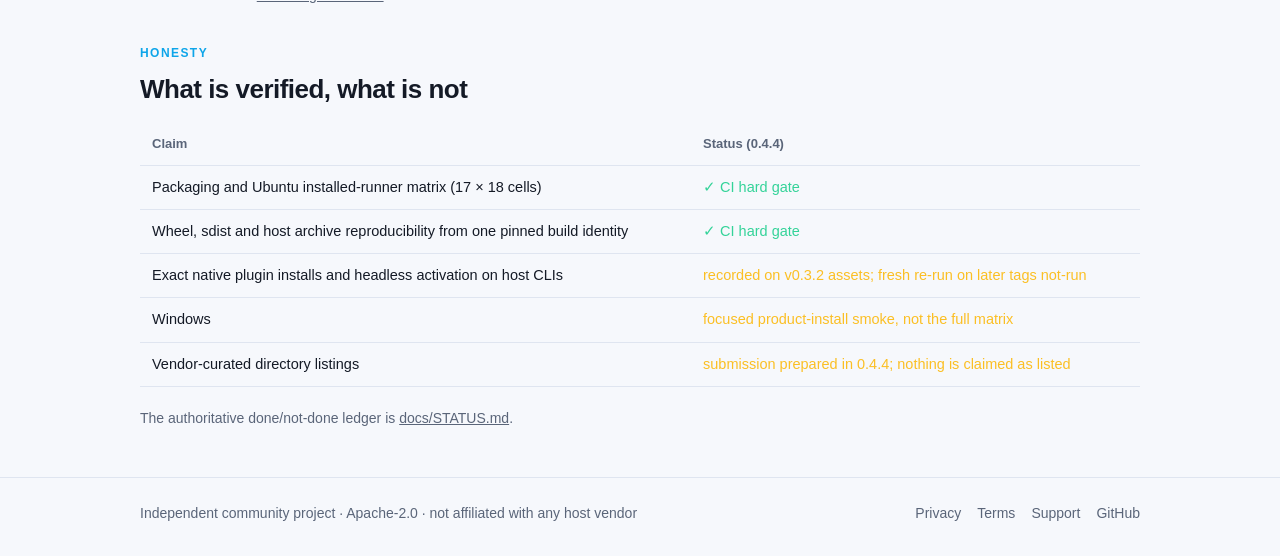
==== commit d665304d: "docs(install): document the Antigravity CLI tree-URL route; no vendor directory Antigravity has no G" ====
--- a/site/index.html
+++ b/site/index.html
@@ -88,6 +88,10 @@
       <div class="card"><h3>Grok Build</h3>
 <pre>grok plugin marketplace add ImL1s/portable-resume-marketplace
 grok plugin install portable-resume --trust</pre></div>
+      <div class="card"><h3>Antigravity CLI</h3>
+<pre>agy plugin install \
+  https://github.com/ImL1s/portable-resume-marketplace/tree/main/plugins/claude/portable-resume</pre>
+<p>Installs the 17 skills into <code>~/.gemini/config/plugins/portable-resume</code> (verified on agy 1.1.28, 2026-09-09). Only this exact tree URL works; there is no Google-run marketplace, and the release-attached <code>antigravity-plugin.zip</code> remains the offline route.</p></div>
     </div>
     <p class="note">Cursor, Qwen Code, Kimi Code CLI and direct archive installs for every other host are documented in <a href="https://github.com/ImL1s/resume-skills/blob/main/docs/install-hosts.md">docs/install-hosts.md</a>. Verify release archives against <code>SHA256SUMS</code> before installing a plugin.</p>
 
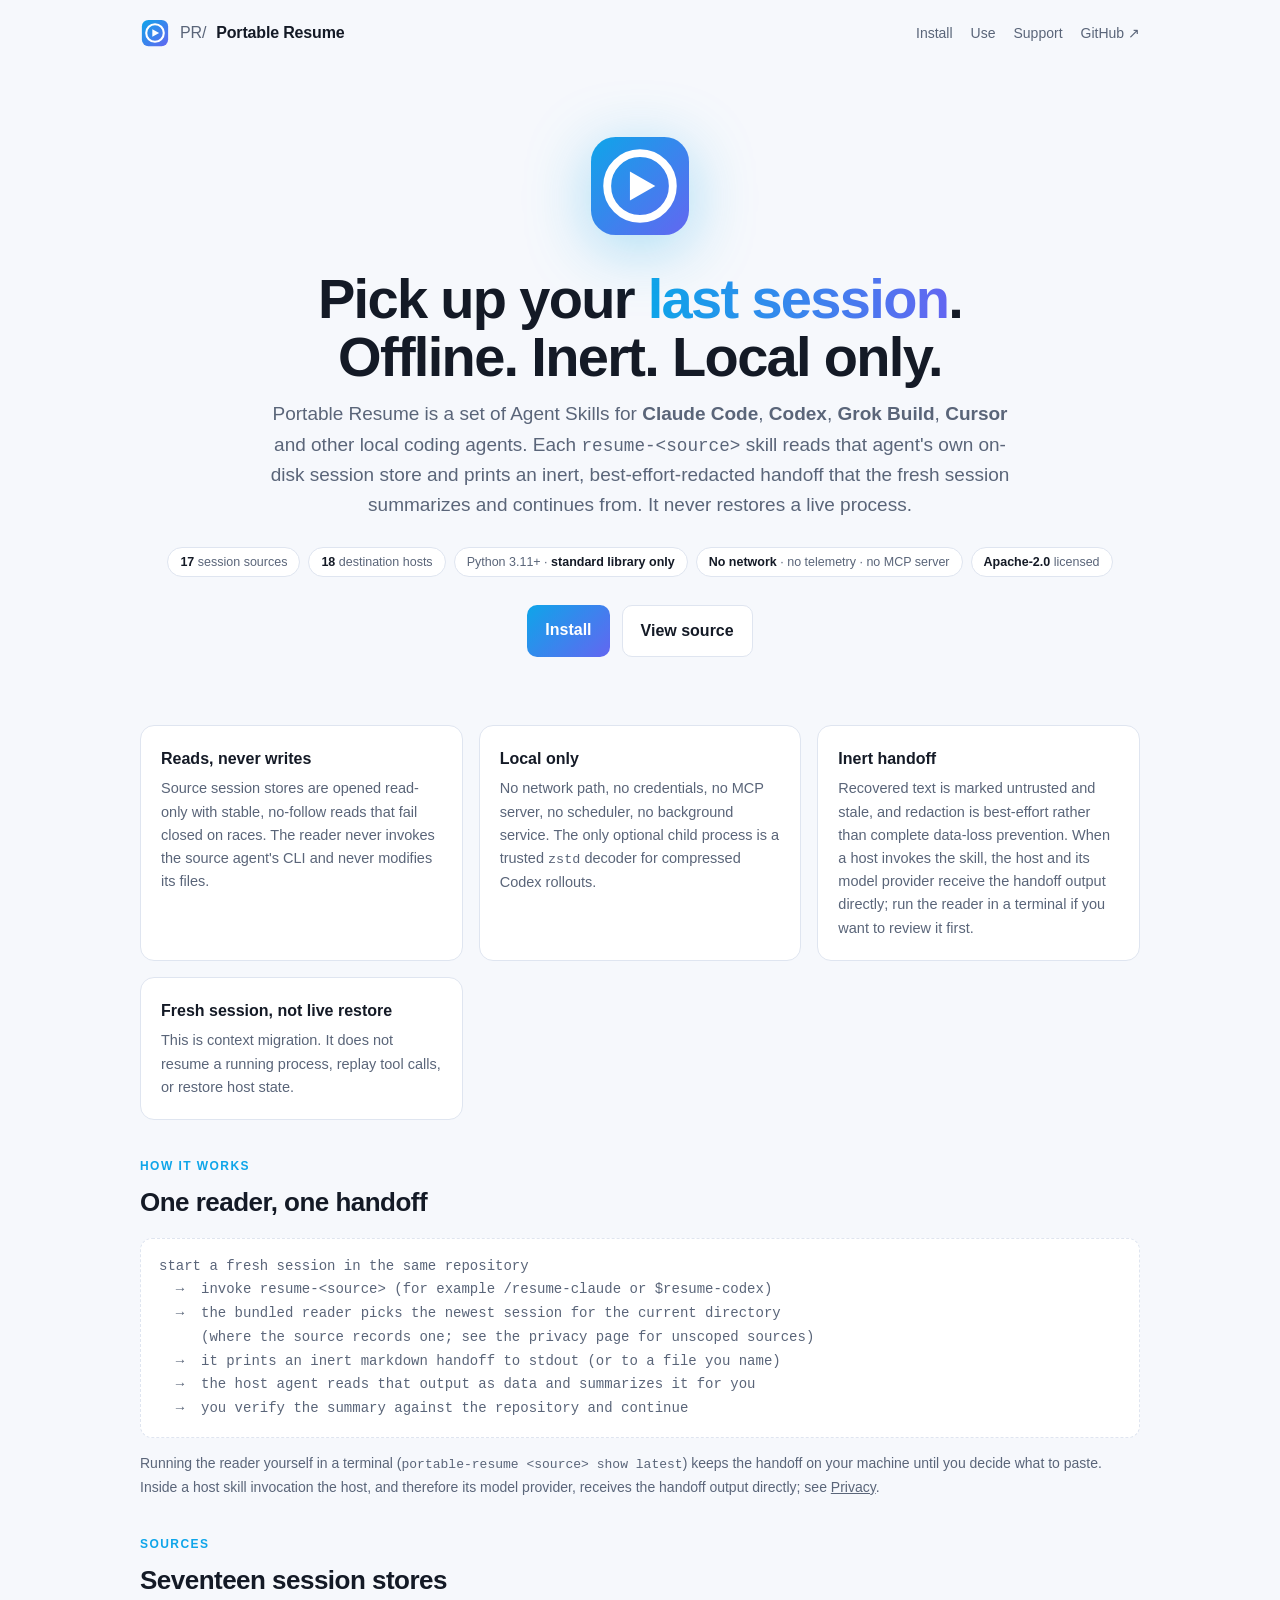
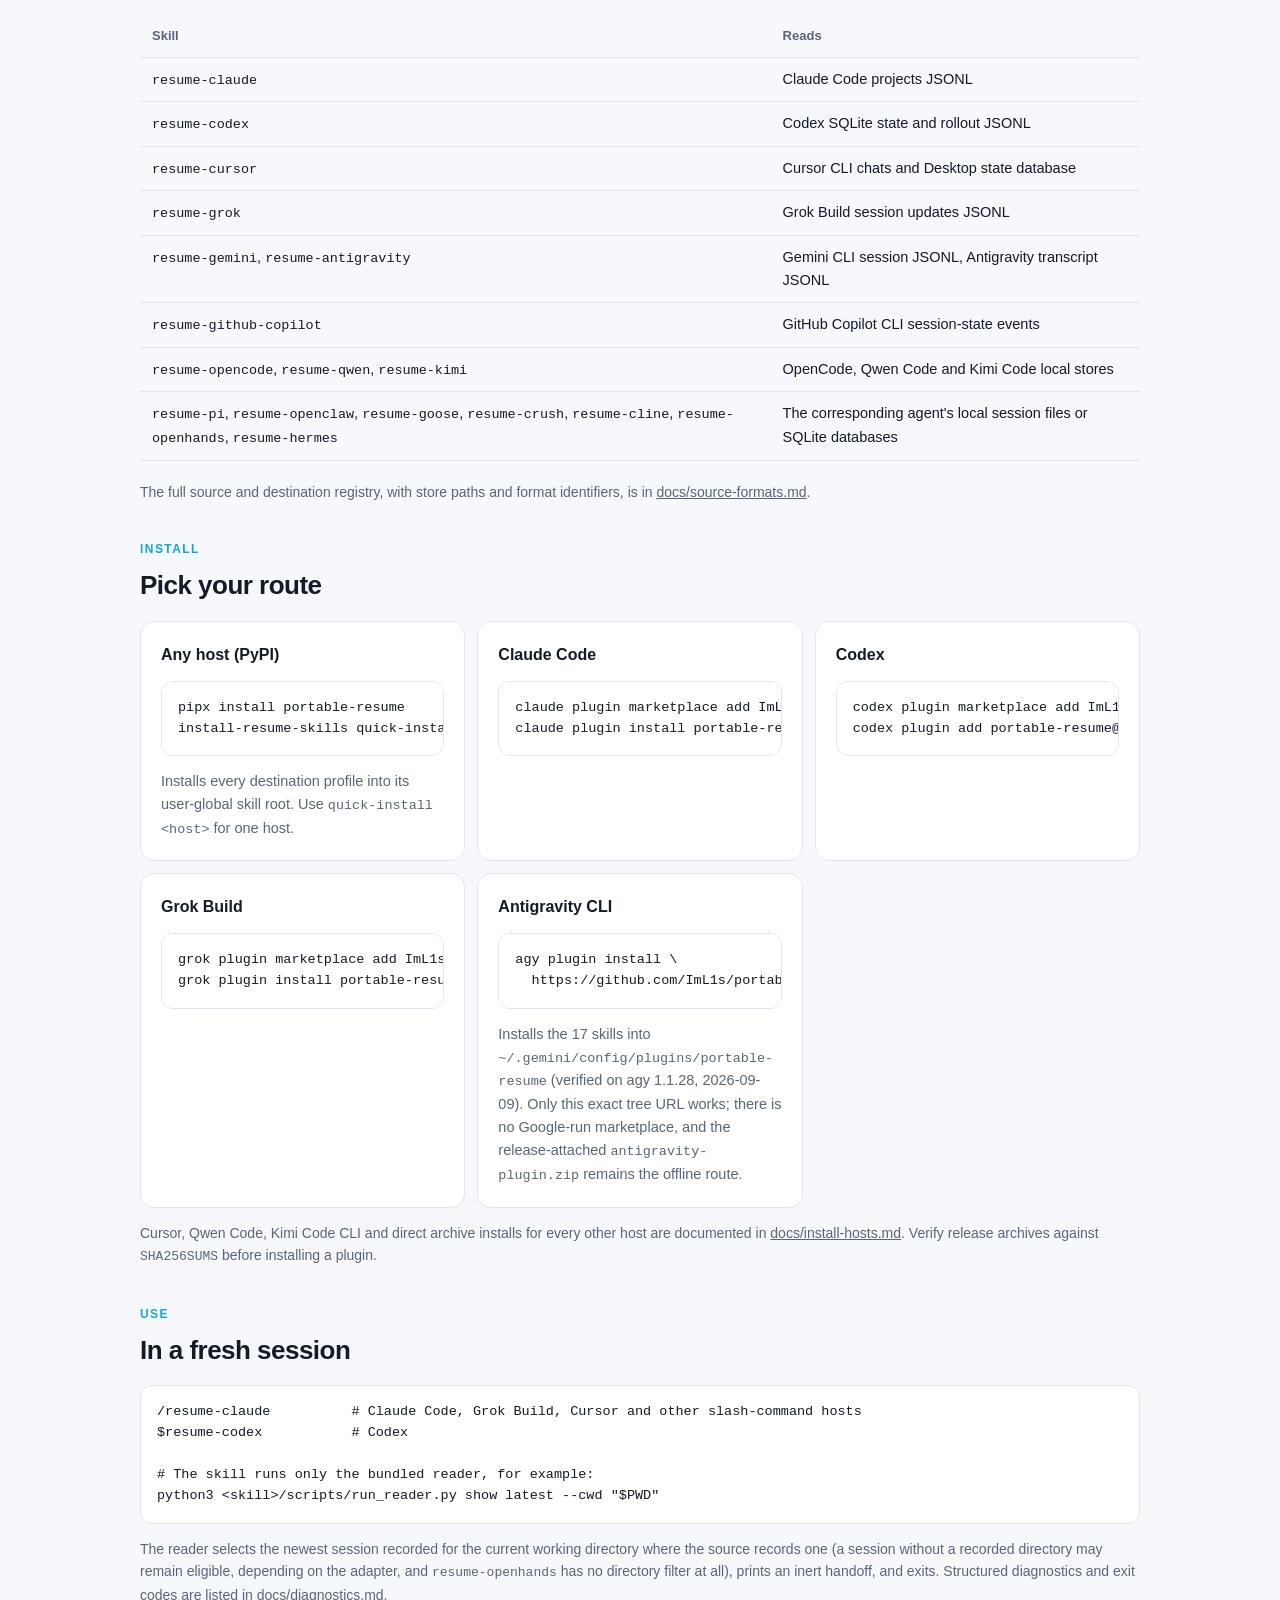
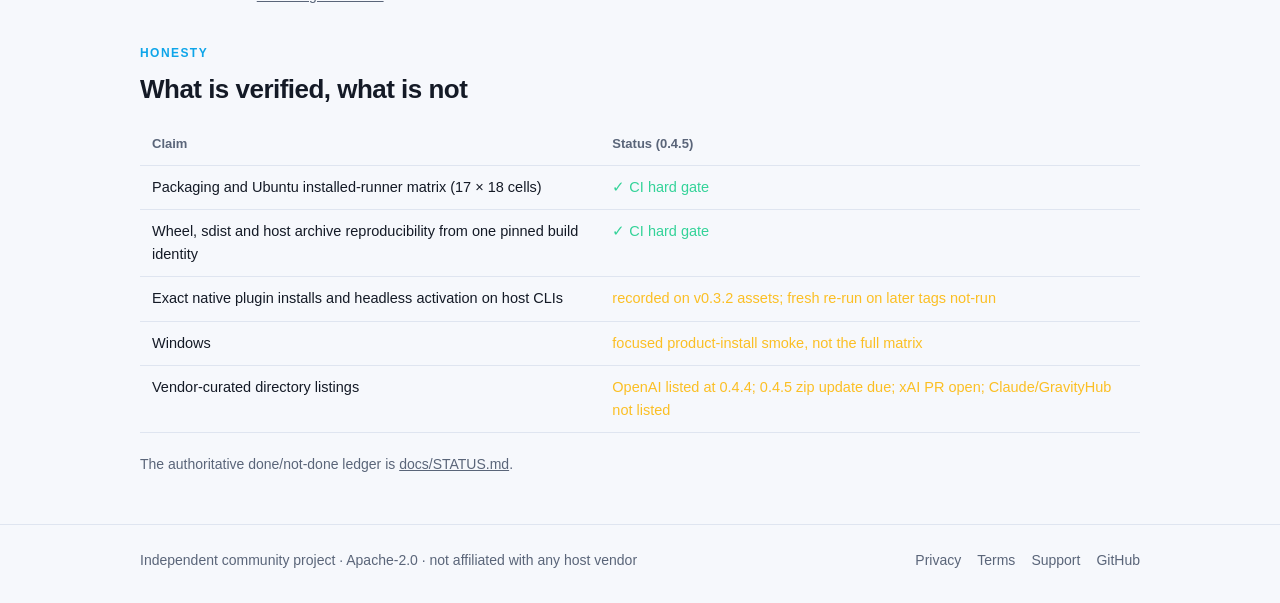
==== commit ca7f2e3f: "docs(site): align public status table and evidence sign-off with v0.4.5 Keep the GitHub Pages honest" ====
--- a/site/index.html
+++ b/site/index.html
@@ -107,13 +107,13 @@
     <div class="eyebrow">Honesty</div>
     <h2>What is verified, what is not</h2>
     <table>
-      <thead><tr><th>Claim</th><th>Status (0.4.4)</th></tr></thead>
+      <thead><tr><th>Claim</th><th>Status (0.4.5)</th></tr></thead>
       <tbody>
         <tr><td>Packaging and Ubuntu installed-runner matrix (17 × 18 cells)</td><td class="ok">✓ CI hard gate</td></tr>
         <tr><td>Wheel, sdist and host archive reproducibility from one pinned build identity</td><td class="ok">✓ CI hard gate</td></tr>
         <tr><td>Exact native plugin installs and headless activation on host CLIs</td><td class="warn">recorded on v0.3.2 assets; fresh re-run on later tags not-run</td></tr>
         <tr><td>Windows</td><td class="warn">focused product-install smoke, not the full matrix</td></tr>
-        <tr><td>Vendor-curated directory listings</td><td class="warn">submission prepared in 0.4.4; nothing is claimed as listed</td></tr>
+        <tr><td>Vendor-curated directory listings</td><td class="warn">OpenAI listed at 0.4.4; 0.4.5 zip update due; xAI PR open; Claude/GravityHub not listed</td></tr>
       </tbody>
     </table>
     <p class="note">The authoritative done/not-done ledger is <a href="https://github.com/ImL1s/resume-skills/blob/main/docs/STATUS.md">docs/STATUS.md</a>.</p>
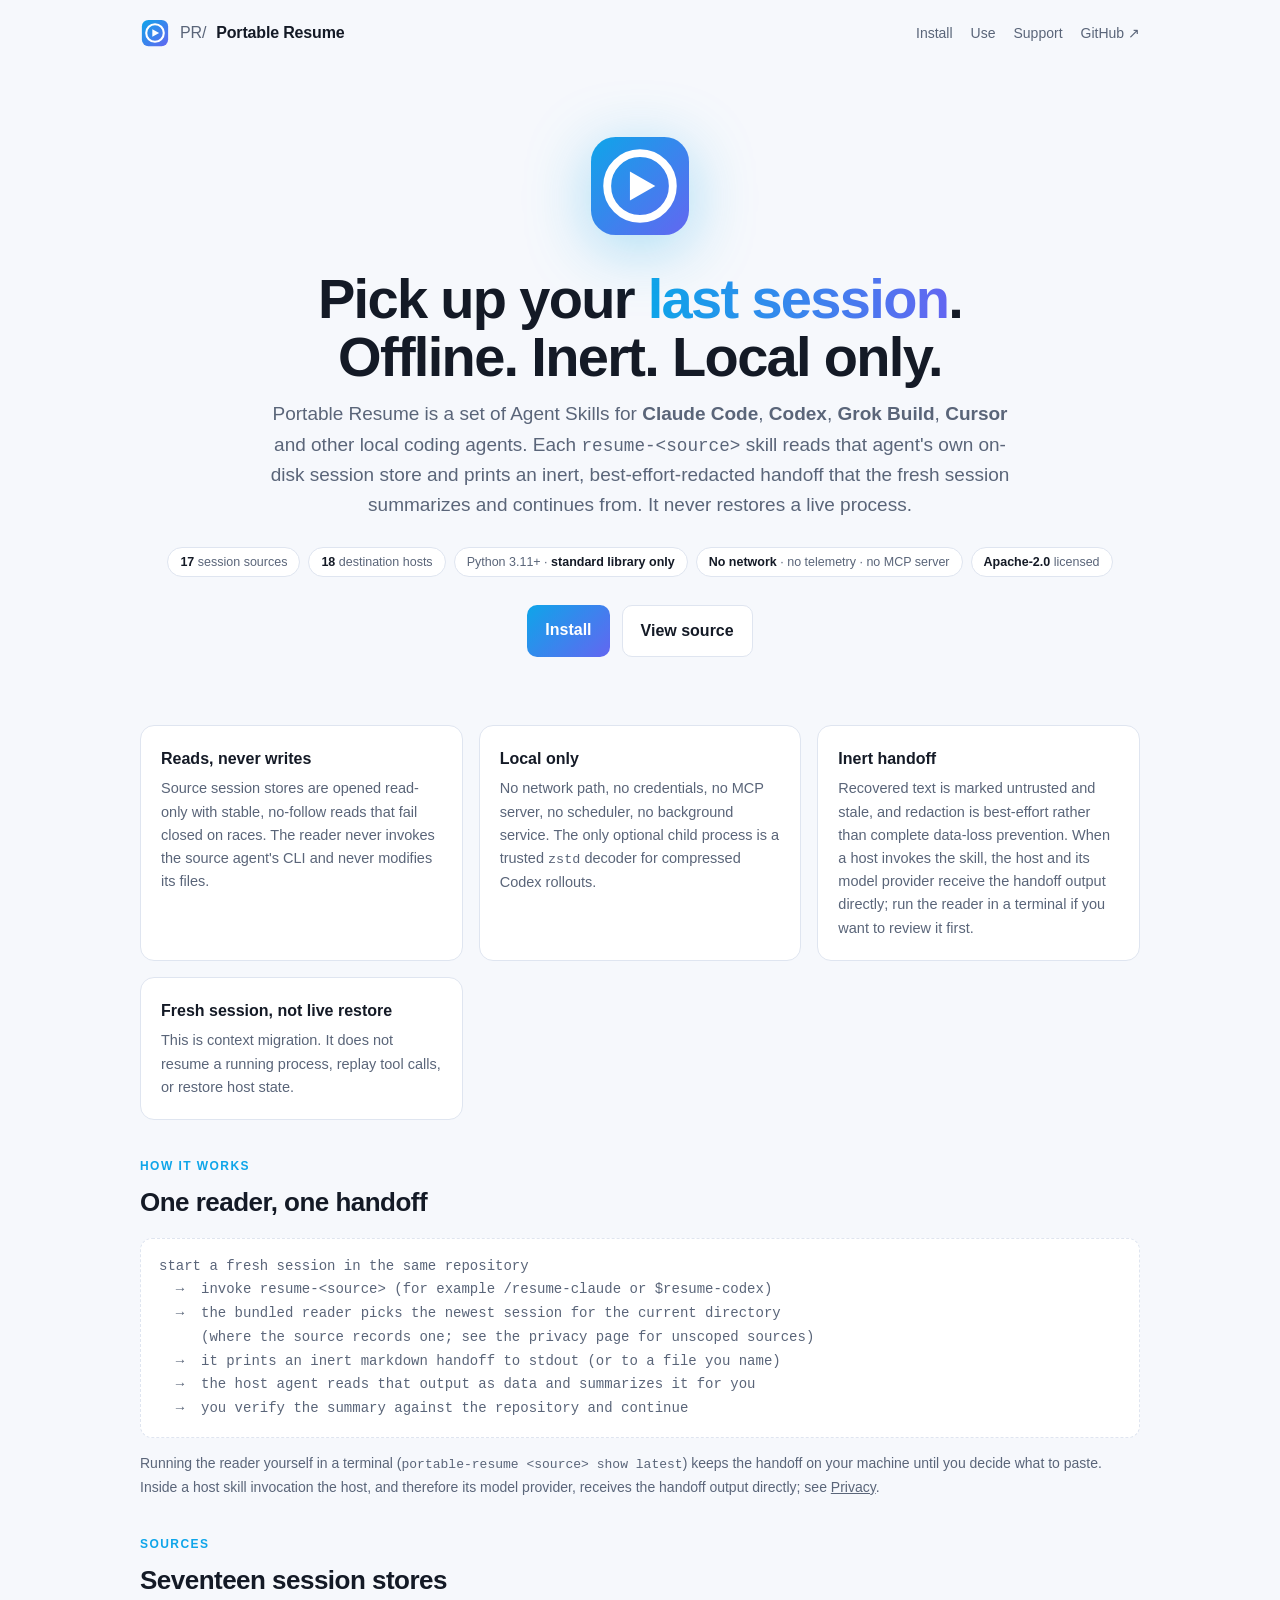
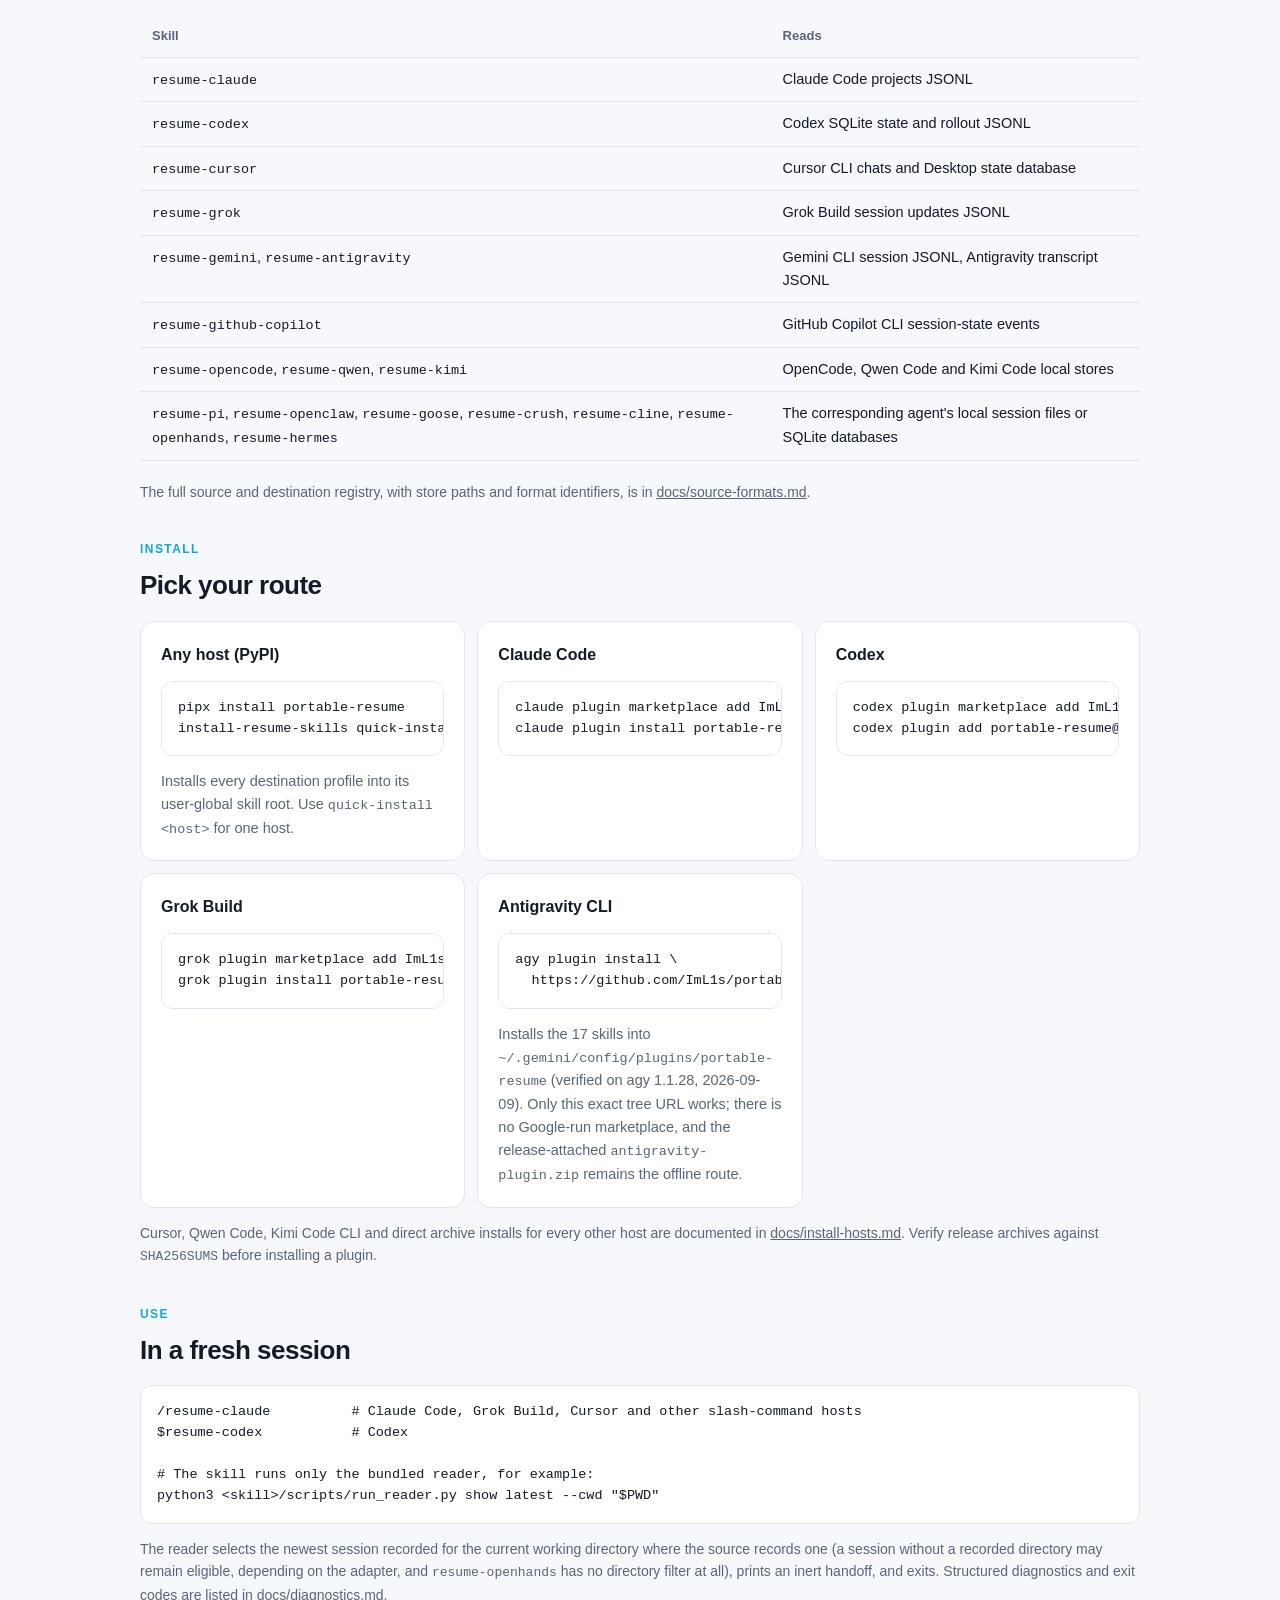
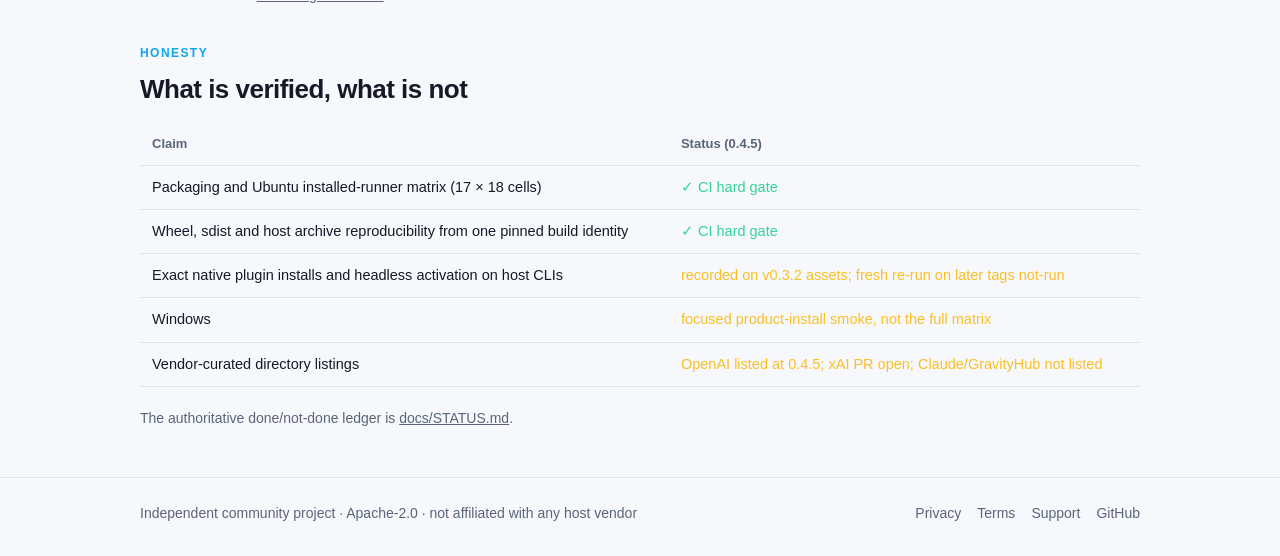
==== commit e65bdea7: "docs: record OpenAI Plugins Directory listed at 0.4.5 Public page and authenticated portal now show " ====
--- a/site/index.html
+++ b/site/index.html
@@ -113,7 +113,7 @@
         <tr><td>Wheel, sdist and host archive reproducibility from one pinned build identity</td><td class="ok">✓ CI hard gate</td></tr>
         <tr><td>Exact native plugin installs and headless activation on host CLIs</td><td class="warn">recorded on v0.3.2 assets; fresh re-run on later tags not-run</td></tr>
         <tr><td>Windows</td><td class="warn">focused product-install smoke, not the full matrix</td></tr>
-        <tr><td>Vendor-curated directory listings</td><td class="warn">OpenAI listed at 0.4.4; 0.4.5 zip update due; xAI PR open; Claude/GravityHub not listed</td></tr>
+        <tr><td>Vendor-curated directory listings</td><td class="warn">OpenAI listed at 0.4.5; xAI PR open; Claude/GravityHub not listed</td></tr>
       </tbody>
     </table>
     <p class="note">The authoritative done/not-done ledger is <a href="https://github.com/ImL1s/resume-skills/blob/main/docs/STATUS.md">docs/STATUS.md</a>.</p>
